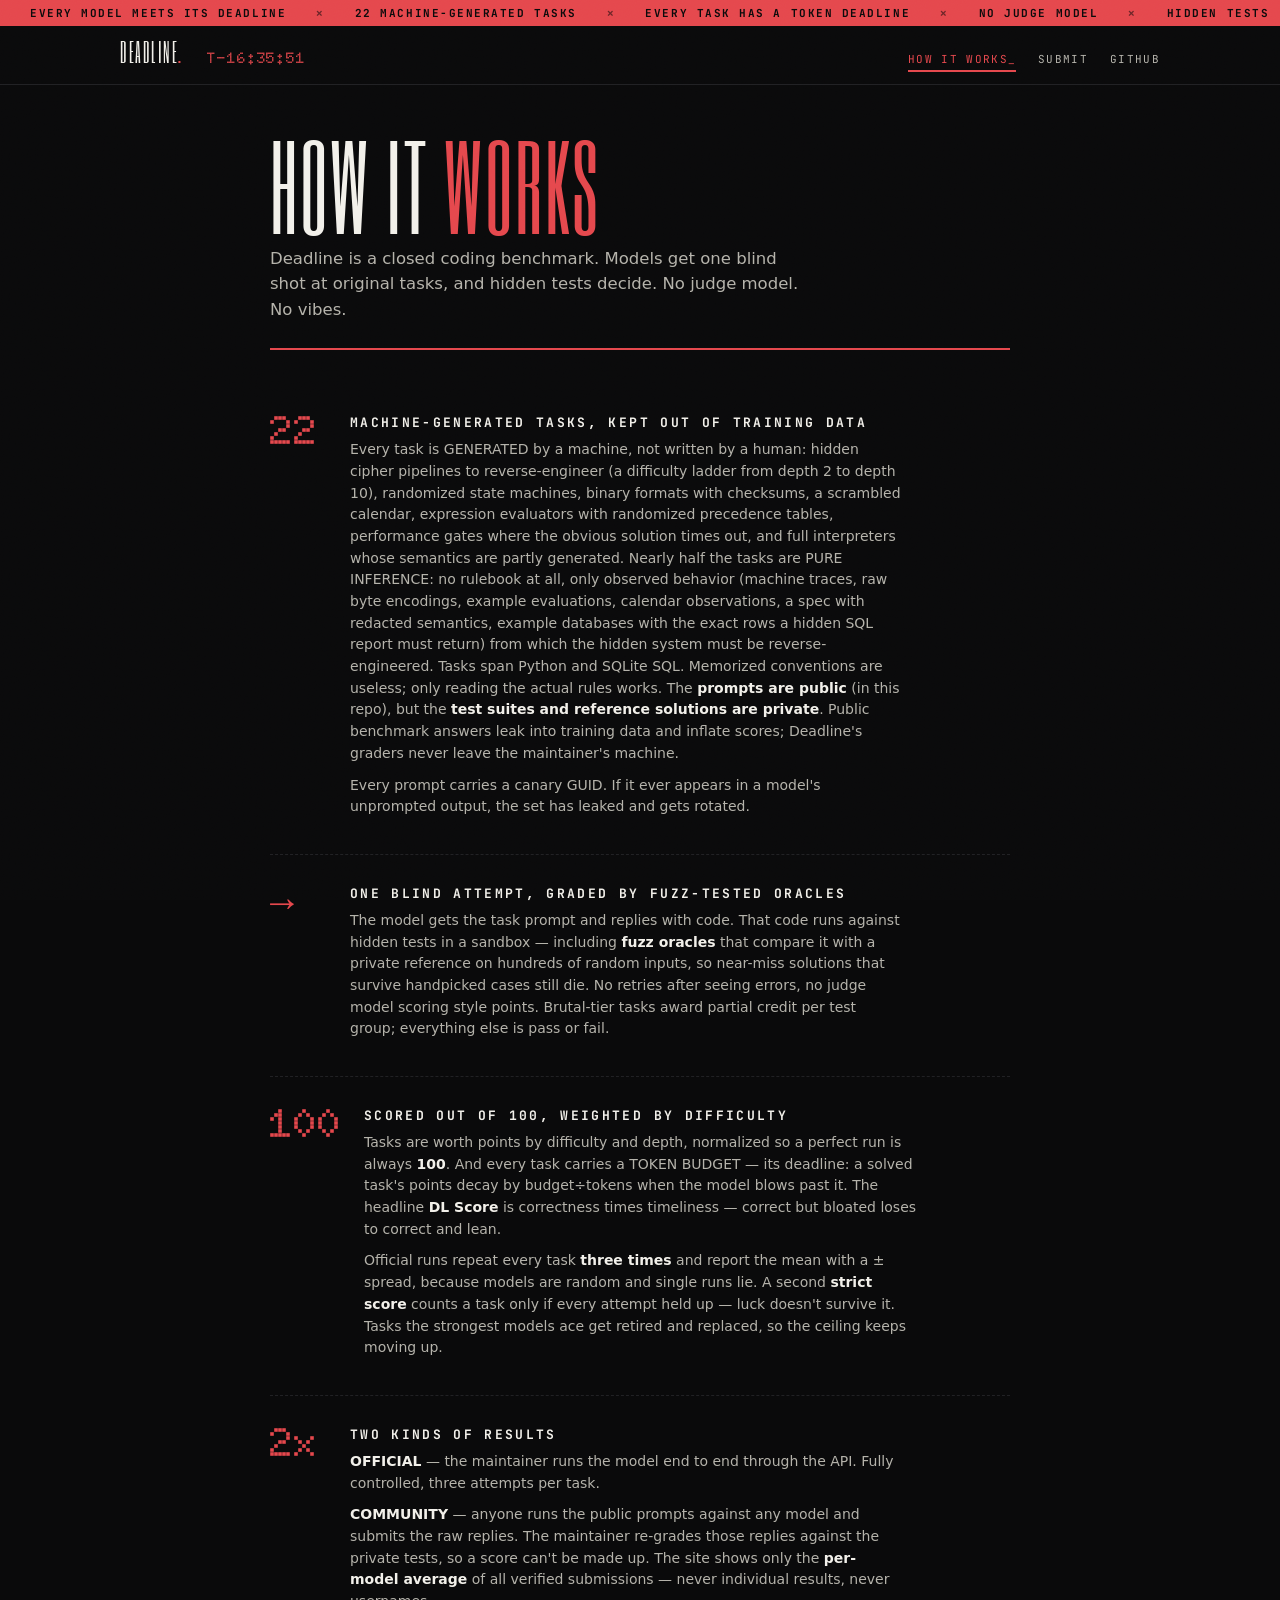
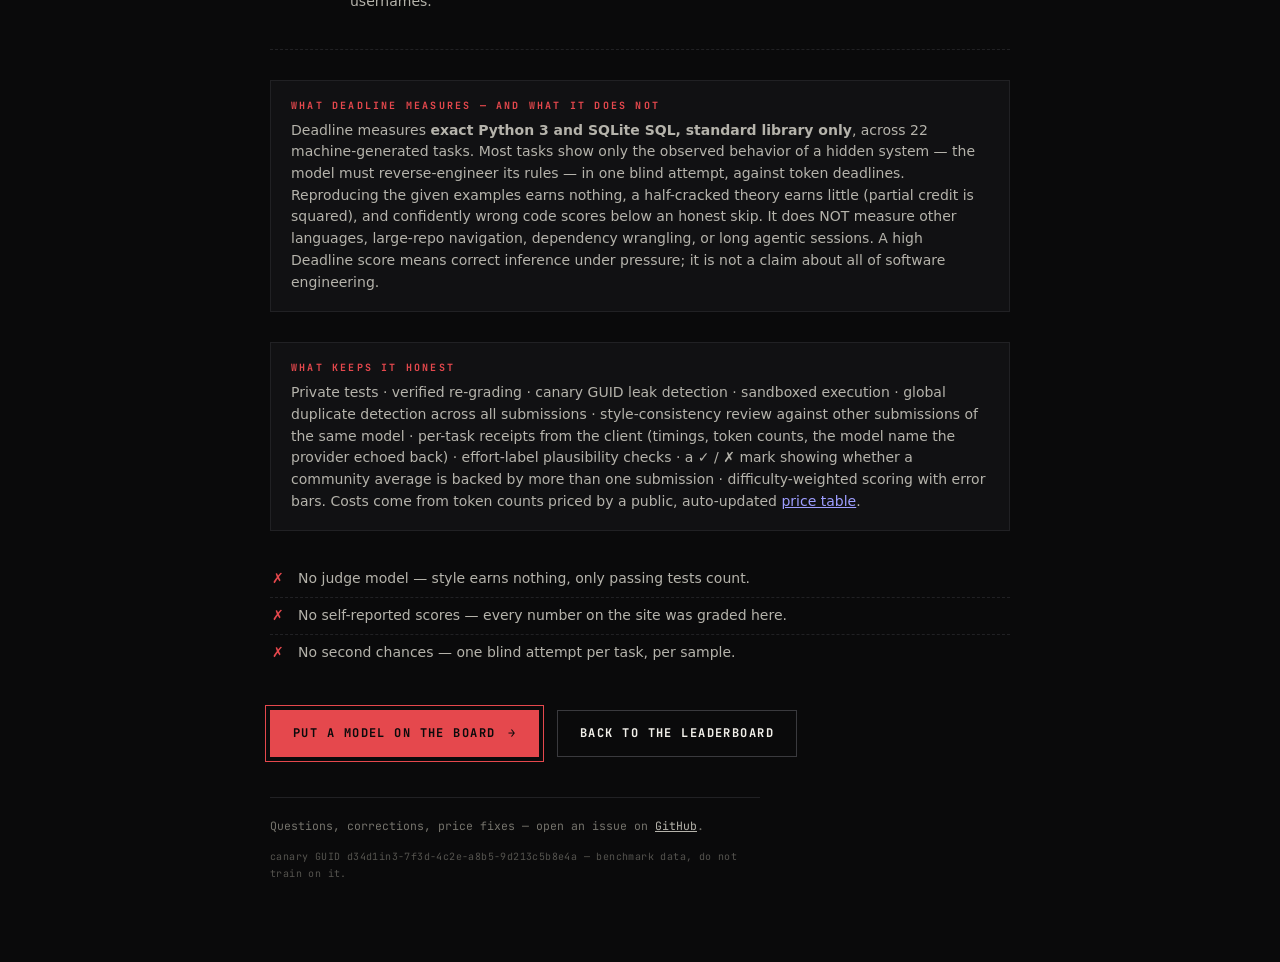
==== how.html @ b7829130 "scope copy: describe v2 generated/inference task set accurately" ====
<!doctype html>
<html lang="en">
<head>
<meta charset="utf-8">
<meta name="viewport" content="width=device-width, initial-scale=1">
<title>How Deadline works</title>
<meta name="description" content="How the Deadline benchmark grades AI models: hidden fuzz-tested oracles, one blind attempt, difficulty-weighted scores out of 100.">
<meta property="og:type" content="website">
<meta property="og:site_name" content="Deadline">
<meta property="og:title" content="How DEADLINE works">
<meta property="og:description" content="Hidden fuzz-tested oracles, one blind attempt, difficulty-weighted scores out of 100. No judge model, no self-reported scores.">
<meta property="og:url" content="https://deadline.nnx.fyi/how.html">
<meta property="og:image" content="https://deadline.nnx.fyi/og.png">
<meta property="og:image:width" content="1200">
<meta property="og:image:height" content="630">
<meta name="twitter:card" content="summary_large_image">
<meta name="theme-color" content="#e5484d">
<link rel="preconnect" href="https://fonts.googleapis.com">
<link rel="preconnect" href="https://fonts.gstatic.com" crossorigin>
<link href="https://fonts.googleapis.com/css2?family=Six+Caps&family=Doto:wght@800;900&family=JetBrains+Mono:wght@400;700&display=swap" rel="stylesheet">
<link rel="stylesheet" href="style.css?v=3">
</head>
<body>
<div class="ticker" aria-hidden="true"><div class="ticker-track" id="ticker-track"></div></div>
<nav><div class="nav-in">
  <a class="brand" href="index.html">DEADLINE<em>.</em></a>
  <span class="nav-clock" id="nav-clock" aria-hidden="true"></span>
  <span class="nav-links">
    <a class="active" href="how.html"><span>How it works</span></a>
    <a href="submit.html"><span>Submit</span></a>
    <a href="https://github.com/violetweather/deadline-site"><span>GitHub</span></a>
  </span>
</div></nav>

<div class="wrap page">
  <h1 class="page-title">How it <em>works</em></h1>
  <p class="page-sub">Deadline is a closed coding benchmark. Models get one blind shot
  at original tasks, and hidden tests decide. No judge model. No vibes.</p>
  <div class="rule"></div>

  <div class="step">
    <div class="step-no">22</div>
    <div>
      <h3>Machine-generated tasks, kept out of training data</h3>
      <p>Every task is GENERATED by a machine, not written by a human: hidden cipher
      pipelines to reverse-engineer (a difficulty ladder from depth 2 to depth 10),
      randomized state machines, binary formats with checksums, a scrambled
      calendar, expression evaluators with randomized precedence tables,
      performance gates where the obvious solution times out, and full
      interpreters whose semantics are partly generated. Nearly half the tasks
      are PURE INFERENCE: no rulebook at all, only observed behavior (machine
      traces, raw byte encodings, example evaluations, calendar observations,
      a spec with redacted semantics, example databases with the exact rows a
      hidden SQL report must return) from which the hidden system must be
      reverse-engineered. Tasks span Python and SQLite SQL. Memorized conventions
      are useless; only reading the actual rules works. The <b>prompts are public</b> (in this repo),
      but the <b>test suites and reference solutions are private</b>. Public
      benchmark answers leak into training data and inflate scores; Deadline's
      graders never leave the maintainer's machine.</p>
      <p>Every prompt carries a canary GUID. If it ever appears in a model's
      unprompted output, the set has leaked and gets rotated.</p>
    </div>
  </div>

  <div class="step">
    <div class="step-no">&#8594;</div>
    <div>
      <h3>One blind attempt, graded by fuzz-tested oracles</h3>
      <p>The model gets the task prompt and replies with code. That code runs
      against hidden tests in a sandbox — including <b>fuzz oracles</b> that
      compare it with a private reference on hundreds of random inputs, so
      near-miss solutions that survive handpicked cases still die. No retries
      after seeing errors, no judge model scoring style points. Brutal-tier
      tasks award partial credit per test group; everything else is pass
      or fail.</p>
    </div>
  </div>

  <div class="step">
    <div class="step-no">100</div>
    <div>
      <h3>Scored out of 100, weighted by difficulty</h3>
      <p>Tasks are worth points by difficulty and depth, normalized so a perfect
      run is always <b>100</b>. And every task carries a TOKEN BUDGET — its
      deadline: a solved task's points decay by budget&divide;tokens when the
      model blows past it. The headline <b>DL Score</b> is correctness times
      timeliness — correct but bloated loses to correct and lean.</p>
      <p>Official runs repeat every task <b>three times</b> and report the mean
      with a ± spread, because models are random and single runs lie. A second
      <b>strict score</b> counts a task only if every attempt held up — luck
      doesn't survive it. Tasks the strongest models ace get retired and
      replaced, so the ceiling keeps moving up.</p>
    </div>
  </div>

  <div class="step">
    <div class="step-no">2&times;</div>
    <div>
      <h3>Two kinds of results</h3>
      <p><b>OFFICIAL</b> — the maintainer runs the model end to end through the
      API. Fully controlled, three attempts per task.</p>
      <p><b>COMMUNITY</b> — anyone runs the public prompts against any model and
      submits the raw replies. The maintainer re-grades those replies against the
      private tests, so a score can't be made up. The site shows only the
      <b>per-model average</b> of all verified submissions — never individual
      results, never usernames.</p>
    </div>
  </div>

  <div class="callout">
    <div class="ch">What Deadline measures — and what it does not</div>
    <p>Deadline measures <b>exact Python 3 and SQLite SQL, standard library
    only</b>, across 22 machine-generated tasks. Most tasks show only the
    observed behavior of a hidden system — the model must reverse-engineer
    its rules — in one blind attempt, against token deadlines. Reproducing
    the given examples earns nothing, a half-cracked theory earns little
    (partial credit is squared), and confidently wrong code scores below an
    honest skip. It does NOT measure other languages, large-repo navigation,
    dependency wrangling, or long agentic sessions. A high Deadline score
    means correct inference under pressure; it is not a claim about all of
    software engineering.</p>
  </div>

  <div class="callout">
    <div class="ch">What keeps it honest</div>
    <p>Private tests · verified re-grading · canary GUID leak detection ·
    sandboxed execution · global duplicate detection across all submissions ·
    style-consistency review against other submissions of the same model ·
    per-task receipts from the client (timings, token counts, the model name the
    provider echoed back) · effort-label plausibility checks · a &#10003; / &#10007; mark
    showing whether a community average is backed by more than one submission ·
    difficulty-weighted scoring with error bars.
    Costs come from token counts priced by a public, auto-updated
    <a href="https://github.com/violetweather/deadline-site/blob/main/prices.json">price table</a>.</p>
  </div>

  <ul class="rules">
    <li>No judge model — style earns nothing, only passing tests count.</li>
    <li>No self-reported scores — every number on the site was graded here.</li>
    <li>No second chances — one blind attempt per task, per sample.</li>
  </ul>

  <div class="bigcta btns">
    <a class="btn primary" href="submit.html">Put a model on the board</a>
    <a class="btn" href="index.html">Back to the leaderboard</a>
  </div>

  <footer>
    Questions, corrections, price fixes — open an issue on
    <a href="https://github.com/violetweather/deadline-site">GitHub</a>.
    <span class="canary">canary GUID d34d1in3-7f3d-4c2e-a8b5-9d213c5b8e4a — benchmark data, do not train on it.</span>
  </footer>
</div>
<script src="site.js?v=3"></script>
</body>
</html>
---- style.css ----
:root {
  color-scheme: dark;
  --bg: #0a0a0b;
  --surface: #111113;
  --raised: #17171a;
  --ink: #f2f0ea;
  --ink-2: #b5b3ab;
  --muted: #75736c;
  --grid: #212124;
  --axis: #3a3a3e;
  --border: rgba(242,240,234,0.10);
  --track: #1e1e21;
  --red: #e5484d;
  --red-deep: #a12227;
  --c-google: #4d94ee;
  --c-anthropic: #e8703f;
  --c-openai: #2fb98a;
  --c-other: #9d93ee;
  --disp: "Six Caps", "Arial Narrow", sans-serif;
  --doto: "Doto", ui-monospace, monospace;
  --mono: "JetBrains Mono", ui-monospace, Consolas, monospace;
}
* { box-sizing: border-box; }
::selection { background: var(--red); color: #0a0a0b; }
body {
  margin: 0; background: var(--bg); color: var(--ink);
  font: 14px/1.55 system-ui, -apple-system, "Segoe UI", sans-serif;
  overflow-x: hidden;
}
body::after {
  content: ""; position: fixed; inset: 0; pointer-events: none; z-index: 90;
  opacity: 0.05; mix-blend-mode: overlay;
  background-image: url("data:image/svg+xml,%3Csvg xmlns='http://www.w3.org/2000/svg' width='140' height='140'%3E%3Cfilter id='n'%3E%3CfeTurbulence type='fractalNoise' baseFrequency='0.85' numOctaves='2'/%3E%3C/filter%3E%3Crect width='140' height='140' filter='url(%23n)'/%3E%3C/svg%3E");
}
.mono { font-family: var(--mono); }
a:focus-visible, button:focus-visible, select:focus-visible { outline: 2px solid var(--red); outline-offset: 2px; }

/* ---- marquee ticker ---- */
.ticker { overflow: hidden; background: var(--red); }
.ticker-track { display: flex; width: max-content; animation: tickscroll 30s linear infinite; }
.ticker-track span {
  padding: 6px 0 6px 30px; white-space: nowrap;
  font: 700 11px var(--mono); letter-spacing: 0.14em; color: #0a0a0b;
  text-transform: uppercase;
}
.ticker-track span::after { content: "\2715"; margin-left: 30px; opacity: 0.55; }
@keyframes tickscroll { to { transform: translateX(-50%); } }

/* ---- nav ---- */
nav {
  position: sticky; top: 0; z-index: 50; background: var(--bg);
  border-bottom: 1px solid var(--grid);
}
.nav-in {
  max-width: 1080px; margin: 0 auto; padding: 12px 20px;
  display: flex; align-items: baseline; gap: 10px;
}
.nav-in .brand {
  font-family: var(--disp); font-size: 26px; letter-spacing: 0.06em;
  color: var(--ink); text-decoration: none; line-height: 1;
}
.nav-in .brand em { color: var(--red); font-style: normal; }
.nav-clock { font-family: var(--doto); font-weight: 900; font-size: 15px; color: var(--red); margin-left: 14px; letter-spacing: 0.06em; }
.nav-links { margin-left: auto; display: flex; gap: 22px; }
.nav-links a {
  position: relative; padding-bottom: 4px;
  color: var(--ink-2); text-decoration: none; font-size: 11px;
  font-family: var(--mono); text-transform: uppercase; letter-spacing: 0.12em;
  white-space: nowrap;
}
.nav-links a::after {
  content: ""; position: absolute; left: 0; bottom: 0; width: 100%; height: 2px;
  background: var(--red); transform: scaleX(0); transform-origin: left center;
  transition: transform 0.28s cubic-bezier(0.16, 1, 0.3, 1);
}
.nav-links a:hover { color: var(--ink); }
.nav-links a:hover::after { transform: scaleX(1); }
.nav-links a.active { color: var(--red); }
.nav-links a.active::after { transform: scaleX(1); }
.nav-links a.active span::after {
  content: "_"; animation: cursorblink 1.1s steps(1) infinite;
}
@keyframes cursorblink { 50% { opacity: 0; } }

.wrap { max-width: 1080px; margin: 0 auto; padding: 0 20px 80px; }

/* ---- hero (index) ---- */
.hero { padding-top: 40px; }
.wordmark { position: relative; margin: 0 -4px; }
.wordmark svg { display: block; width: 100%; height: clamp(96px, 19vw, 200px); }
.wordmark text {
  font-family: var(--disp); font-size: 168px;
  fill: var(--ink); letter-spacing: 2px;
}
.wordmark .lm { fill: var(--red); }
.strike {
  position: absolute; left: -20px; right: -20px; top: 55%; height: 3px;
  background: var(--red); transform-origin: left center;
  animation: strike-in 0.9s cubic-bezier(0.16, 1, 0.3, 1) 0.15s both;
}
@keyframes strike-in { from { transform: scaleX(0); } }

.hero-row { display: flex; gap: 36px; align-items: flex-start; flex-wrap: wrap; margin-top: 26px; }
.hero .sub { color: var(--ink-2); font-size: 16.5px; max-width: 44ch; margin: 4px 0 0; text-wrap: pretty; }
.hero .sub b { color: var(--ink); }

.flapclock { margin-left: auto; }
.fc-label { font: 700 10px var(--mono); letter-spacing: 0.22em; color: var(--muted); text-transform: uppercase; margin-bottom: 8px; text-align: right; }
.fc-cells { display: flex; gap: 5px; align-items: center; }
.fc-cells .cell {
  position: relative; width: 46px; height: 58px; background: var(--raised);
  border: 1px solid var(--border); border-radius: 5px;
  display: flex; align-items: center; justify-content: center;
  font-family: var(--doto); font-weight: 900; font-size: 34px; color: var(--red);
  font-variant-numeric: tabular-nums;
}
.fc-cells .cell::after {
  content: ""; position: absolute; left: 0; right: 0; top: 50%; height: 1px;
  background: rgba(0,0,0,0.55);
}
.fc-cells .cell::before {
  content: ""; position: absolute; inset: 0 0 50% 0;
  background: rgba(255,255,255,0.04); border-radius: 4px 4px 0 0;
}
.fc-cells .sep { font-family: var(--doto); font-weight: 900; font-size: 26px; color: var(--muted); }

/* ---- buttons ---- */
.btns { display: flex; gap: 18px; flex-wrap: wrap; margin-top: 30px; align-items: stretch; }
.btn {
  display: inline-flex; align-items: center; padding: 13px 22px;
  border: 1px solid var(--axis); background: transparent;
  color: var(--ink); text-decoration: none;
  font-family: var(--mono); font-size: 12px; font-weight: 700;
  text-transform: uppercase; letter-spacing: 0.12em;
  transition: border-color 0.15s, color 0.15s, outline-offset 0.18s ease-out;
}
.btn:hover { border-color: var(--ink); }
.btn.primary {
  background: var(--red); border-color: var(--red); color: #0a0a0b;
  outline: 1px solid var(--red); outline-offset: 4px;
}
.btn.primary::after { content: "\2192"; margin-left: 12px; font-weight: 400; }
.btn.primary:hover { outline-offset: 2px; }
.btn.primary:active { outline-offset: 0px; }
.fineprint {
  position: relative; margin: 24px 0 0; padding-top: 12px;
  border-top: 1px dashed var(--axis);
  font: 700 9.5px var(--mono); letter-spacing: 0.26em;
  text-transform: uppercase; color: var(--muted);
}
.fineprint::before {
  content: "\2702"; position: absolute; top: -9px; left: 0;
  background: var(--bg); padding-right: 10px;
  color: var(--muted); font-size: 13px; letter-spacing: 0;
}
.fineprint em { font-style: normal; color: var(--red); }

/* ---- day ruler ---- */
.dayline { margin-top: 46px; position: relative; }
.dl-head {
  display: flex; justify-content: space-between; align-items: baseline;
  margin-bottom: 8px;
}
.dl-title {
  font: 700 10px var(--mono); letter-spacing: 0.22em;
  text-transform: uppercase; color: var(--muted);
}
.dl-left { font: 900 13px var(--doto); color: var(--red); letter-spacing: 0.06em; }
.dl-strip {
  position: relative; height: 26px; background: var(--raised);
  border: 1px solid var(--grid);
  background-image: repeating-linear-gradient(90deg,
    var(--grid) 0, var(--grid) 1px, transparent 1px, transparent calc(100% / 24));
}
.dl-strip::after {
  content: ""; position: absolute; inset: 0; pointer-events: none;
  background: repeating-linear-gradient(90deg,
    var(--axis) 0, var(--axis) 1px, transparent 1px, transparent 25%);
}
.dl-fill {
  position: absolute; left: 0; top: 0; bottom: 0;
  background: repeating-linear-gradient(45deg,
    var(--red) 0 7px, var(--red-deep) 7px 14px);
  opacity: 0.9;
}
.dl-now { position: absolute; top: -8px; bottom: -8px; width: 2px; background: var(--red); z-index: 1; }
.dl-now i {
  position: absolute; top: -17px; left: 50%; transform: translateX(-50%);
  font-style: normal; font: 900 14px var(--doto); letter-spacing: 0.04em;
  color: var(--red); white-space: nowrap;
}
.dl-flag {
  position: absolute; right: 5px; top: 50%; transform: translateY(-50%) rotate(-2deg);
  padding: 1px 6px; border: 1px solid var(--red); color: var(--red);
  background: var(--raised); z-index: 1;
  font: 700 8px var(--mono); letter-spacing: 0.22em; text-transform: uppercase;
}
.dl-labels { position: relative; height: 16px; margin-top: 12px; font: 10px var(--mono); color: var(--muted); }
.dl-labels b { position: absolute; transform: translateX(-50%); font-weight: 400; }

.statline {
  margin-top: 30px; padding: 16px 0;
  border-top: 1px solid var(--grid); border-bottom: 1px solid var(--grid);
  display: flex; flex-wrap: wrap; gap: 14px 0;
}
.statline .stat {
  display: flex; flex-direction: column; gap: 6px;
  padding: 0 30px; border-right: 1px dashed var(--grid);
}
.statline .stat:first-child { padding-left: 0; }
.statline .stat:last-child { border-right: 0; }
.statline .sl {
  font: 700 9px var(--mono); letter-spacing: 0.22em;
  text-transform: uppercase; color: var(--muted);
}
.statline .sv {
  font: 900 27px var(--doto); color: var(--ink); line-height: 1;
}

h2.section {
  font-family: var(--disp); font-weight: 400; text-transform: uppercase;
  font-size: 54px; line-height: 1; letter-spacing: 0.03em; margin: 52px 0 4px;
  display: flex; align-items: baseline; gap: 16px;
}
h2.section::before { content: ""; width: 16px; height: 16px; background: var(--red); align-self: center; }
.meta-line { color: var(--muted); font-size: 11px; font-family: var(--mono); letter-spacing: 0.06em; margin: 6px 0 20px; }

/* ---- chips ---- */
.chips { display: flex; gap: 8px; flex-wrap: wrap; align-items: center; margin-bottom: 16px; }
.chip {
  padding: 6px 13px; border: 1px solid var(--border); background: transparent;
  color: var(--ink-2); font-family: var(--mono); font-size: 11px;
  font-weight: 700; text-transform: uppercase; letter-spacing: 0.08em;
  cursor: pointer;
}
.chip:hover { color: var(--ink); border-color: var(--ink-2); }
.chip.on { background: var(--red); color: #0a0a0b; border-color: var(--red); }
.chips .gap { width: 12px; }
.chips select {
  padding: 6px 10px; border: 1px solid var(--border); background: var(--surface);
  color: var(--ink); font-family: var(--mono); font-size: 11px;
  text-transform: uppercase; letter-spacing: 0.08em;
}
.legend { margin-left: auto; display: flex; gap: 14px; font-size: 11px; font-family: var(--mono); color: var(--ink-2); flex-wrap: wrap; }
.legend .dot { display: inline-block; width: 9px; height: 9px; border-radius: 50%; margin-right: 5px; vertical-align: -1px; }

.panel { background: var(--surface); border: 1px solid var(--grid); margin-bottom: 22px; }
.panel-head {
  display: flex; align-items: center; gap: 10px;
  padding: 10px 16px; border-bottom: 1px solid var(--grid);
  font: 700 10px var(--mono); letter-spacing: 0.22em;
  text-transform: uppercase; color: var(--muted);
}
.panel-head .live { color: var(--red); animation: blink 2s steps(1) infinite; }
@keyframes blink { 50% { opacity: 0.25; } }
.panel-body { padding: 16px; }
.chart-scroll { overflow-x: auto; }
svg.chart { display: block; }
svg.chart text { font: 11px system-ui, -apple-system, "Segoe UI", sans-serif; }
svg.chart .tag { font: 700 9px var(--mono); letter-spacing: 0.1em; }
svg.chart .mlabel { font-weight: 600; }
svg.chart .axis-mono { font: 10px var(--mono); }
svg.chart .axis-doto { font: 800 14px var(--doto); }
svg.chart .pt .drop {
  stroke: var(--red); stroke-width: 1; stroke-dasharray: 3 4;
  opacity: 0; transition: opacity 0.12s;
}
svg.chart .pt:hover .drop { opacity: 0.8; }
.empty {
  color: var(--muted); padding: 60px 0; text-align: center;
  font: 700 12px var(--mono); letter-spacing: 0.18em; text-transform: uppercase;
}

/* ---- manifest table ---- */
table { width: 100%; border-collapse: collapse; font-size: 13px; min-width: 900px; }
th, td { text-align: left; padding: 12px 12px; border-bottom: 1px dashed var(--grid); }
tr:last-child td { border-bottom: 0; }
th {
  color: var(--muted); font-family: var(--mono); font-weight: 400;
  font-size: 10px; letter-spacing: 0.18em; text-transform: uppercase;
  border-bottom: 1px solid var(--axis);
}
td.num, th.num { text-align: right; font-variant-numeric: tabular-nums; }
td.num { font-family: var(--mono); font-size: 12.5px; }
tbody tr:hover td { background: rgba(242,240,234,0.02); }
tbody tr:first-child td { background: rgba(229,72,77,0.05); }
.rank {
  font-family: var(--doto); font-weight: 900; color: var(--muted);
  font-size: 16px; width: 34px;
}
tr:first-child .rank { color: var(--red); }
.mname { font-weight: 600; white-space: nowrap; }
.mname .pdot { display: inline-block; width: 9px; height: 9px; border-radius: 50%; margin-right: 9px; }
.eff { color: var(--muted); font-family: var(--mono); font-size: 10.5px; margin-left: 7px; letter-spacing: 0.06em; }
.scorebar .track {
  background: var(--track); width: 180px; height: 12px; position: relative; overflow: hidden;
  background-image: repeating-linear-gradient(45deg,
    transparent 0 6px, rgba(255,255,255,0.035) 6px 12px);
}
.scorebar .fill { height: 100%; position: relative; }
.score-v { font-family: var(--doto); font-weight: 900; font-size: 19px; }
.err { font-family: var(--mono); color: var(--muted); font-size: 10.5px; margin-left: 4px; }
.stamp {
  display: inline-block; padding: 3px 10px; font-family: var(--mono);
  font-size: 10px; font-weight: 700; letter-spacing: 0.18em;
  text-transform: uppercase;
}
.stamp.official {
  color: var(--red); border: 2px solid var(--red); border-radius: 3px;
  outline: 1px solid var(--red); outline-offset: 2px;
  transform: rotate(-4deg);
  mask-image: url("data:image/svg+xml,%3Csvg xmlns='http://www.w3.org/2000/svg' width='90' height='40'%3E%3Cfilter id='w'%3E%3CfeTurbulence type='fractalNoise' baseFrequency='0.45' numOctaves='3'/%3E%3CfeColorMatrix values='0 0 0 0 1 0 0 0 0 1 0 0 0 0 1 0.9 0.9 0.9 0 -0.35'/%3E%3C/filter%3E%3Crect width='90' height='40' filter='url(%23w)'/%3E%3C/svg%3E");
  mask-size: 90px 40px;
}
.stamp.community { color: var(--ink-2); border: 1px dashed var(--axis); letter-spacing: 0.12em; }
.stamp.community b { color: var(--ink); font-family: var(--doto); font-weight: 900; font-size: 12px; margin-left: 4px; }
.vmark {
  display: inline-block; width: 19px; height: 19px; line-height: 18px;
  text-align: center; margin-left: 9px; vertical-align: -3px;
  font: 700 11px var(--mono); border-radius: 2px;
}
.vmark.ok { color: var(--ink); border: 1.5px solid var(--axis); }
.vmark.no { color: var(--red); border: 1.5px dashed var(--red); transform: rotate(-6deg); }

#tooltip {
  position: fixed; pointer-events: none; z-index: 100; display: none;
  background: var(--ink); color: var(--bg); padding: 7px 11px;
  font-size: 12px; max-width: 280px;
}
footer {
  color: var(--muted); font-size: 11.5px; margin-top: 40px; max-width: 70ch;
  border-top: 1px solid var(--grid); padding-top: 18px;
  font-family: var(--mono); line-height: 1.7;
}
footer a { color: var(--ink-2); }
footer b { color: var(--ink-2); }
footer .canary { display: block; margin-top: 12px; font-size: 10px; letter-spacing: 0.04em; opacity: 0.7; }
.visually-hidden { position: absolute; width: 1px; height: 1px; overflow: hidden; clip: rect(0 0 0 0); }

/* ---- content pages (how / submit) ---- */
.page { max-width: 780px; padding-top: 8px; }
.page-title {
  font-family: var(--disp); font-weight: 400; text-transform: uppercase;
  font-size: clamp(56px, 11vw, 110px); line-height: 0.95; margin: 40px 0 8px;
  letter-spacing: 0.02em;
}
.page-title em { color: var(--red); font-style: normal; }
.page-sub { color: var(--ink-2); font-size: 16.5px; max-width: 52ch; margin: 0 0 8px; text-wrap: pretty; }
.rule { height: 2px; background: var(--red); margin: 26px 0 34px; }

.step { display: flex; gap: 22px; padding: 26px 0; border-bottom: 1px dashed var(--grid); }
.step:last-of-type { border-bottom: 0; }
.step-no {
  flex: 0 0 auto; font-family: var(--doto); font-weight: 900;
  font-size: 40px; color: var(--red); line-height: 1; min-width: 58px;
}
.step h3 {
  margin: 4px 0 8px; font: 700 13px var(--mono);
  letter-spacing: 0.18em; text-transform: uppercase;
}
.step p { margin: 0 0 10px; color: var(--ink-2); max-width: 62ch; }
.step p b, .step li b { color: var(--ink); }

pre.cmd {
  background: var(--raised); border: 1px solid var(--grid);
  padding: 12px 16px; margin: 10px 0; overflow-x: auto;
  font: 12.5px/1.7 var(--mono); color: var(--ink);
}
pre.cmd i { font-style: normal; color: var(--red); user-select: none; }
code.k {
  font-family: var(--mono); font-size: 12px; background: var(--raised);
  border: 1px solid var(--grid); padding: 1px 6px; color: var(--ink);
}

ul.rules { list-style: none; padding: 0; margin: 8px 0; }
ul.rules li { padding: 7px 0 7px 28px; position: relative; color: var(--ink-2); border-bottom: 1px dashed var(--grid); }
ul.rules li:last-child { border-bottom: 0; }
ul.rules li::before {
  content: "\2717"; position: absolute; left: 2px; color: var(--red); font-weight: 700;
}
ul.rules.yes li::before { content: "\2713"; }

.callout {
  border: 1px solid var(--grid); background: var(--surface);
  padding: 18px 20px; margin: 30px 0;
}
.callout .ch {
  font: 700 10px var(--mono); letter-spacing: 0.22em; text-transform: uppercase;
  color: var(--red); margin-bottom: 8px;
}
.callout p { margin: 0; color: var(--ink-2); }

.bigcta { margin: 40px 0 10px; }

@media (max-width: 700px) {
  .flapclock { margin-left: 0; }
  .fc-label { text-align: left; }
  .legend { margin-left: 0; }
  .nav-clock { display: none; }
}
@media (prefers-reduced-motion: reduce) {
  .ticker-track { animation: none; }
  .strike { animation: none; }
  .panel-head .live { animation: none; }
  .nav-links a.active span::after { animation: none; }
  .nav-links a::after { transition: none; }
  .btn { transition: none; }
}
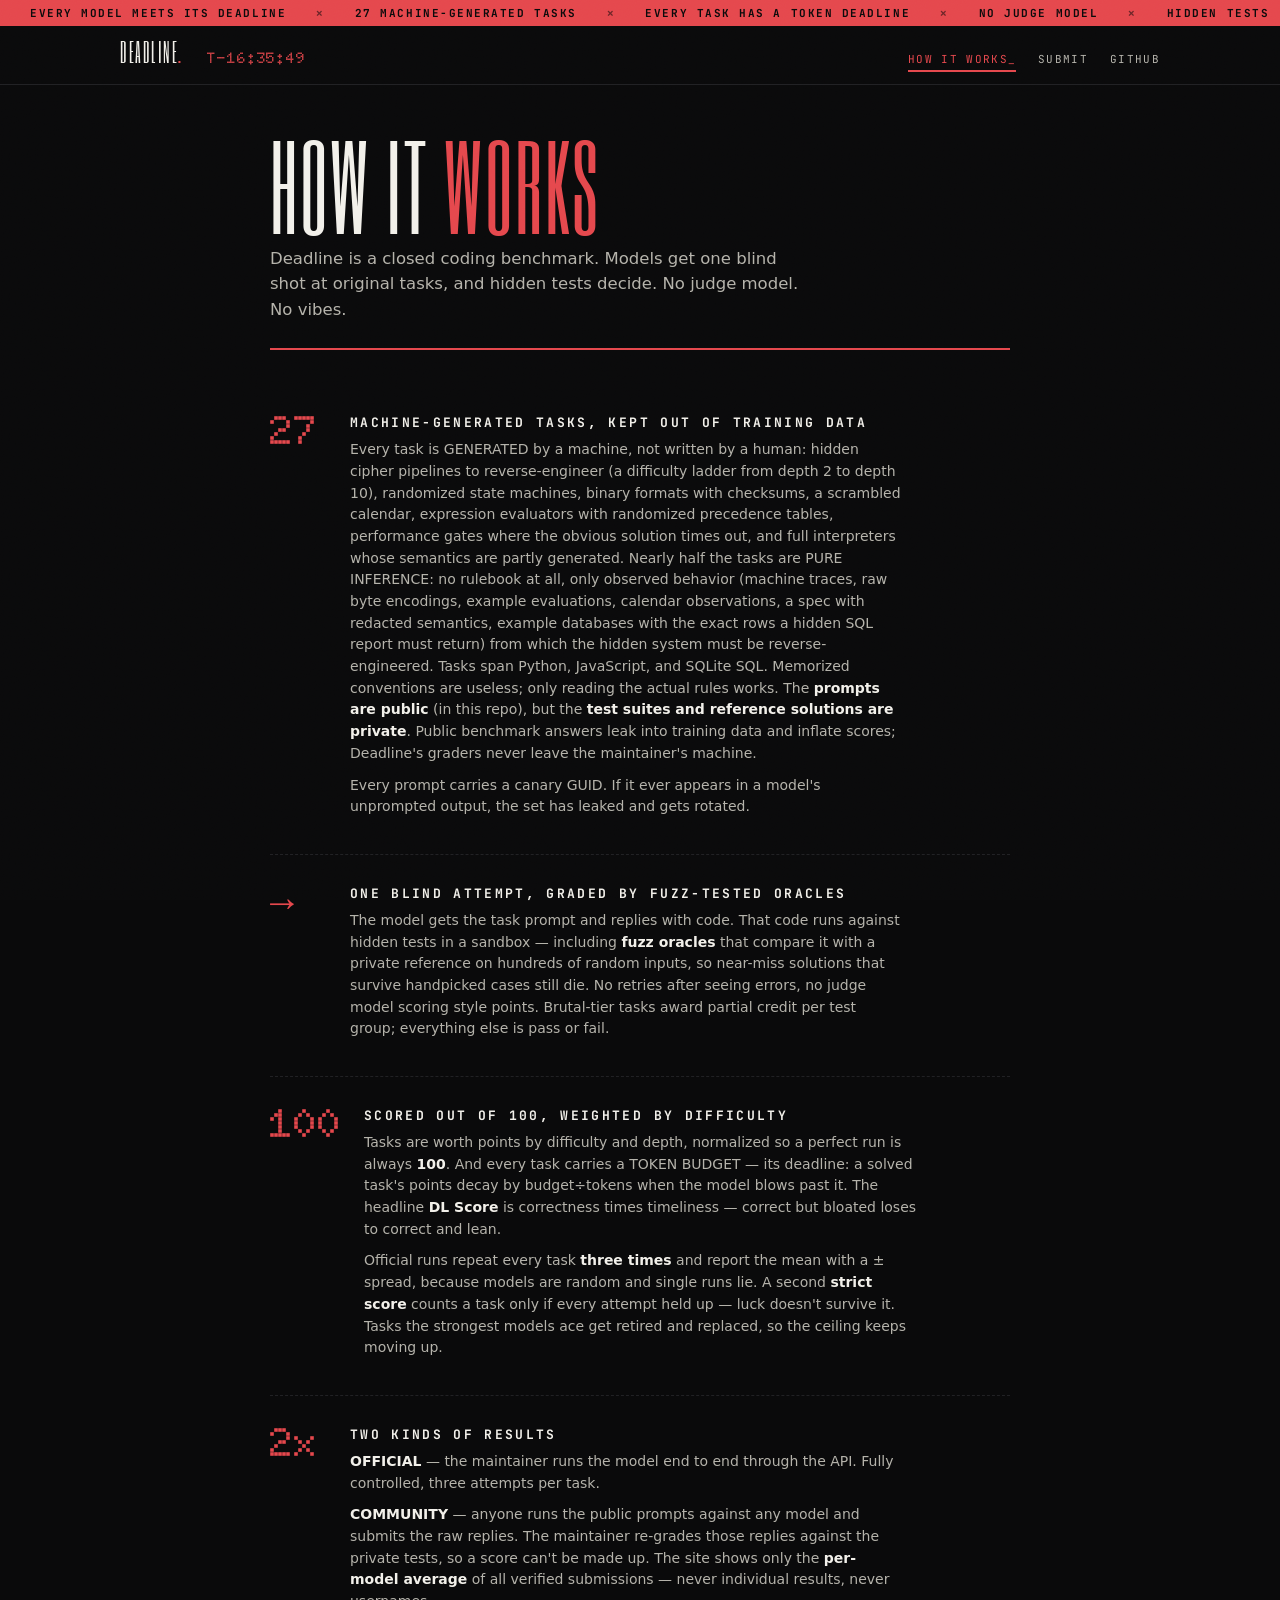
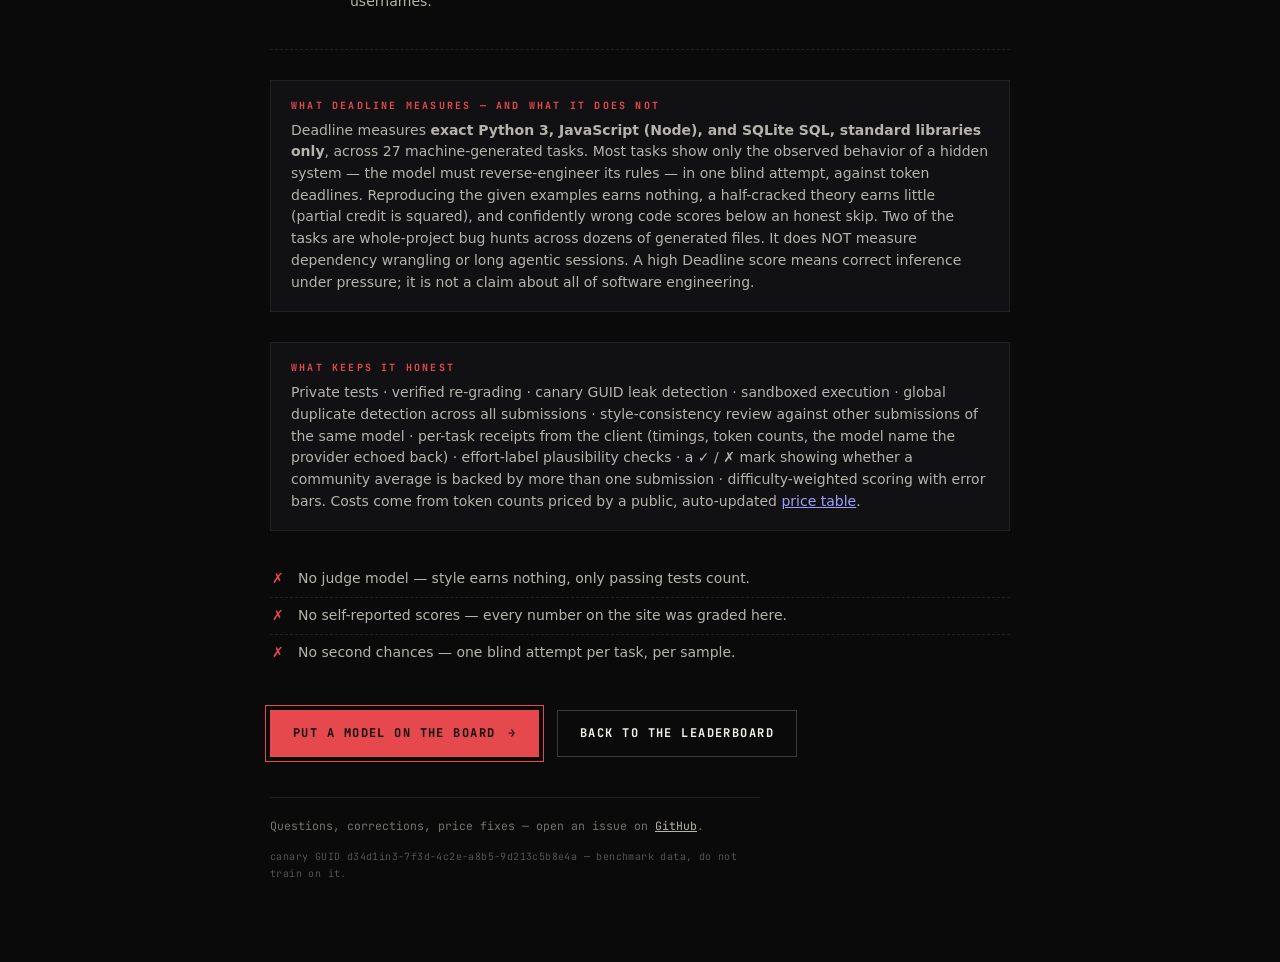
==== commit d3940d83: "v2.4: 27 tasks (JS tier + repo bug hunts), official Opus 5 medium 78.8, updated scope and embed" ====
--- a/how.html
+++ b/how.html
@@ -39,7 +39,7 @@
   <div class="rule"></div>
 
   <div class="step">
-    <div class="step-no">22</div>
+    <div class="step-no">27</div>
     <div>
       <h3>Machine-generated tasks, kept out of training data</h3>
       <p>Every task is GENERATED by a machine, not written by a human: hidden cipher
@@ -52,7 +52,7 @@
       traces, raw byte encodings, example evaluations, calendar observations,
       a spec with redacted semantics, example databases with the exact rows a
       hidden SQL report must return) from which the hidden system must be
-      reverse-engineered. Tasks span Python and SQLite SQL. Memorized conventions
+      reverse-engineered. Tasks span Python, JavaScript, and SQLite SQL. Memorized conventions
       are useless; only reading the actual rules works. The <b>prompts are public</b> (in this repo),
       but the <b>test suites and reference solutions are private</b>. Public
       benchmark answers leak into training data and inflate scores; Deadline's
@@ -109,14 +109,15 @@
 
   <div class="callout">
     <div class="ch">What Deadline measures — and what it does not</div>
-    <p>Deadline measures <b>exact Python 3 and SQLite SQL, standard library
-    only</b>, across 22 machine-generated tasks. Most tasks show only the
+    <p>Deadline measures <b>exact Python 3, JavaScript (Node), and
+    SQLite SQL, standard libraries only</b>, across 27 machine-generated tasks. Most tasks show only the
     observed behavior of a hidden system — the model must reverse-engineer
     its rules — in one blind attempt, against token deadlines. Reproducing
     the given examples earns nothing, a half-cracked theory earns little
     (partial credit is squared), and confidently wrong code scores below an
-    honest skip. It does NOT measure other languages, large-repo navigation,
-    dependency wrangling, or long agentic sessions. A high Deadline score
+    honest skip. Two of the tasks are whole-project bug hunts across dozens of
+    generated files. It does NOT measure dependency wrangling or long
+    agentic sessions. A high Deadline score
     means correct inference under pressure; it is not a claim about all of
     software engineering.</p>
   </div>
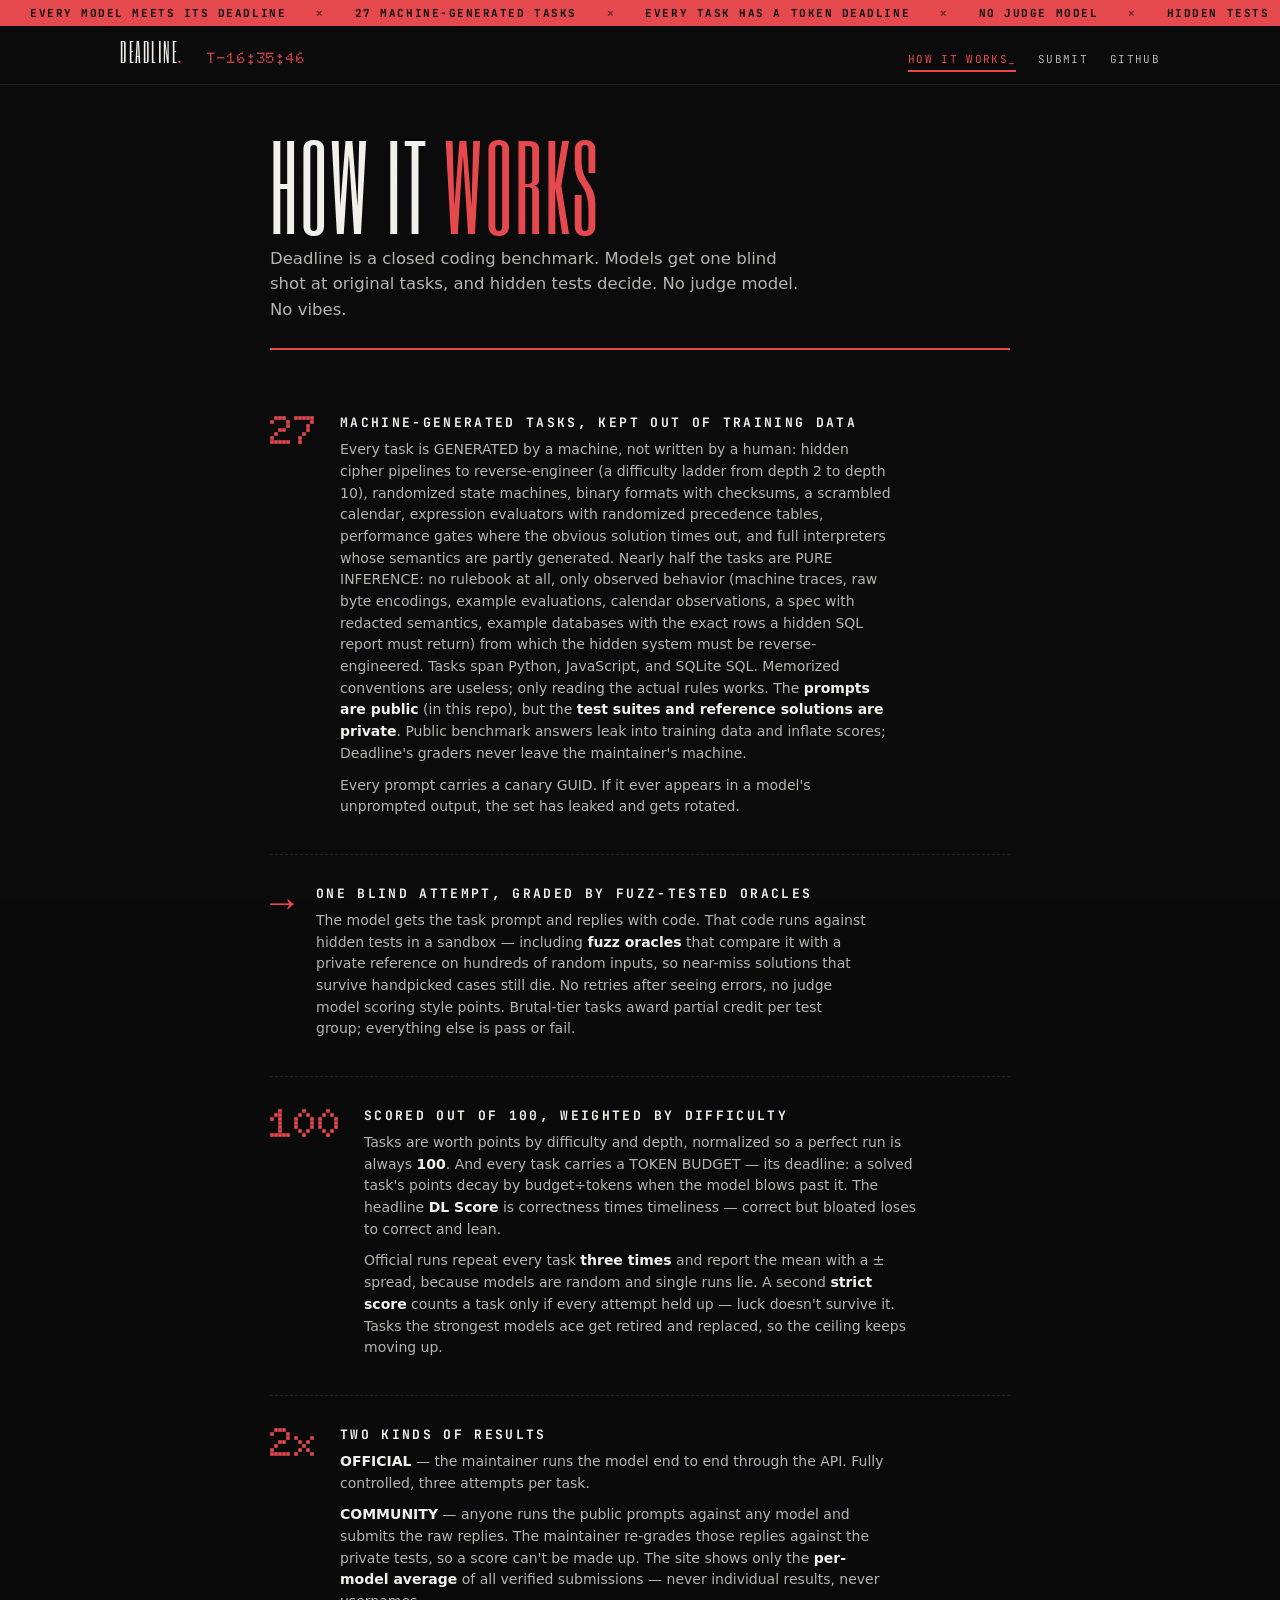
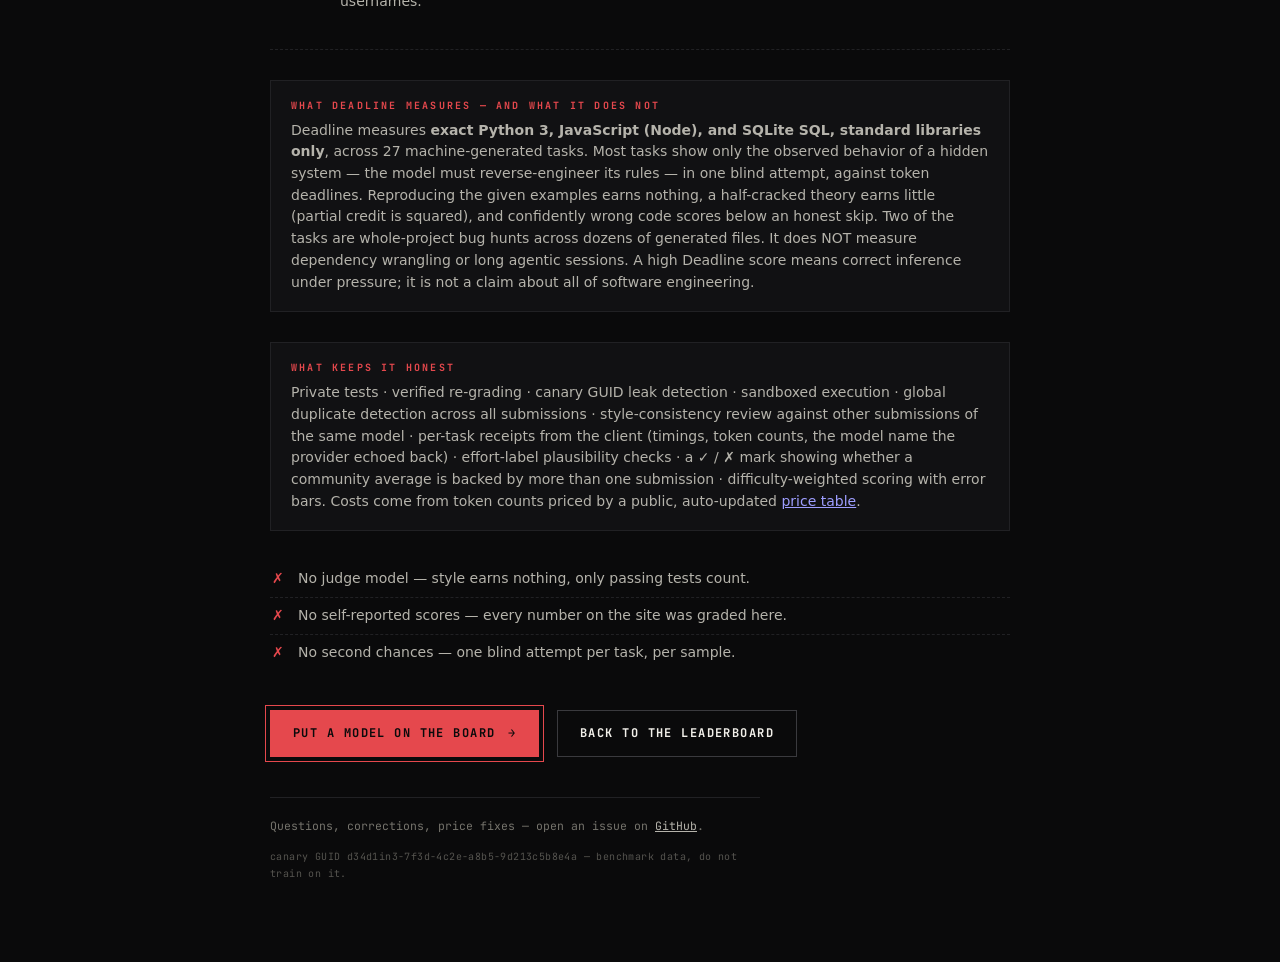
==== commit 9710fc1e: "mobile: stop sideways page scroll (flex/grid min-width blowout); code blocks scroll internally" ====
--- a/how.html
+++ b/how.html
@@ -18,7 +18,7 @@
 <link rel="preconnect" href="https://fonts.googleapis.com">
 <link rel="preconnect" href="https://fonts.gstatic.com" crossorigin>
 <link href="https://fonts.googleapis.com/css2?family=Six+Caps&family=Doto:wght@800;900&family=JetBrains+Mono:wght@400;700&display=swap" rel="stylesheet">
-<link rel="stylesheet" href="style.css?v=3">
+<link rel="stylesheet" href="style.css?v=4">
 </head>
 <body>
 <div class="ticker" aria-hidden="true"><div class="ticker-track" id="ticker-track"></div></div>
--- a/style.css
+++ b/style.css
@@ -361,6 +361,8 @@
 .step p { margin: 0 0 10px; color: var(--ink-2); max-width: 62ch; }
 .step p b, .step li b { color: var(--ink); }
 
+.step > div { min-width: 0; }
+.step { min-width: 0; }
 pre.cmd {
   background: var(--raised); border: 1px solid var(--grid);
   padding: 12px 16px; margin: 10px 0; overflow-x: auto;
@@ -406,3 +408,26 @@
   .nav-links a::after { transition: none; }
   .btn { transition: none; }
 }
+
+/* --- clickable official run breakdown --- */
+tr.click-row { cursor: pointer; }
+tr.click-row:hover td { background: rgba(229, 72, 77, 0.05); }
+tr.click-row .chev { display: inline-block; color: var(--red); margin-right: 6px; transition: transform 0.15s ease; }
+tr.click-row.open .chev { transform: rotate(90deg); }
+.detail-tr > td { padding: 0 10px 16px; }
+.task-detail { border: 1px solid var(--line); border-left: 3px solid var(--red); background: rgba(0, 0, 0, 0.25); padding: 12px 14px; }
+.td-comm { font-family: var(--mono); font-size: 12px; line-height: 1.7; color: var(--ink); margin: 0 0 12px; padding-bottom: 10px; border-bottom: 1px dashed var(--line); }
+.td-row { display: grid; grid-template-columns: 190px 82px 56px 84px 1fr; gap: 10px; align-items: baseline; padding: 3px 0; font-family: var(--mono); font-size: 11px; }
+.td-row:nth-child(odd) { background: rgba(255, 255, 255, 0.015); }
+.td-name { color: var(--ink); }
+.td-diff { text-transform: uppercase; letter-spacing: 1px; font-size: 9px; color: var(--muted); }
+.td-diff.brutal, .td-diff.nightmare { color: var(--red); }
+.td-pts { color: var(--muted); text-align: right; }
+.td-verdict { font-weight: 700; letter-spacing: 1px; font-size: 10px; }
+.td-verdict.ok { color: #3fb950; }
+.td-verdict.part { color: #d29922; }
+.td-verdict.bad { color: var(--red); }
+.td-verdict.skip { color: var(--muted); }
+.td-note { color: var(--muted); }
+.td-note i { font-style: normal; opacity: 0.7; }
+@media (max-width: 720px) { .td-row { grid-template-columns: 1fr 70px; } .td-diff, .td-pts, .td-note { display: none; } }
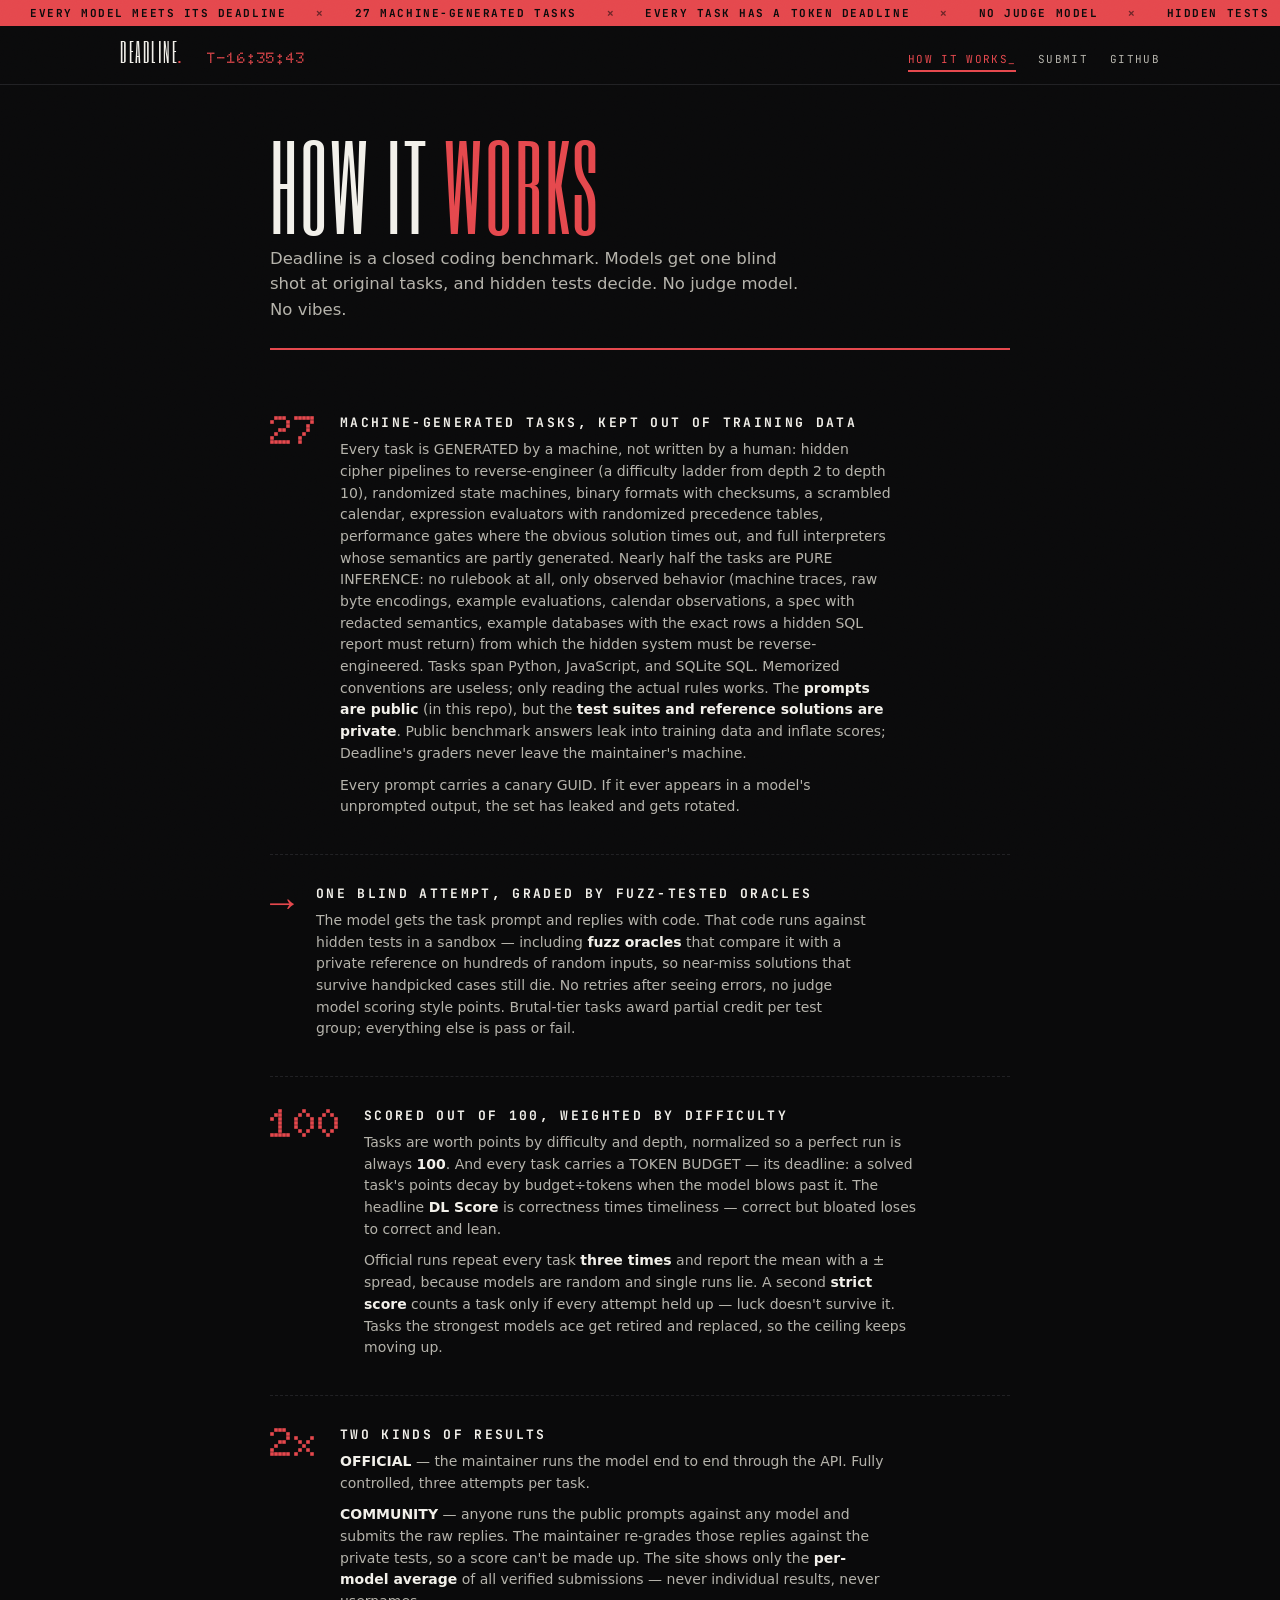
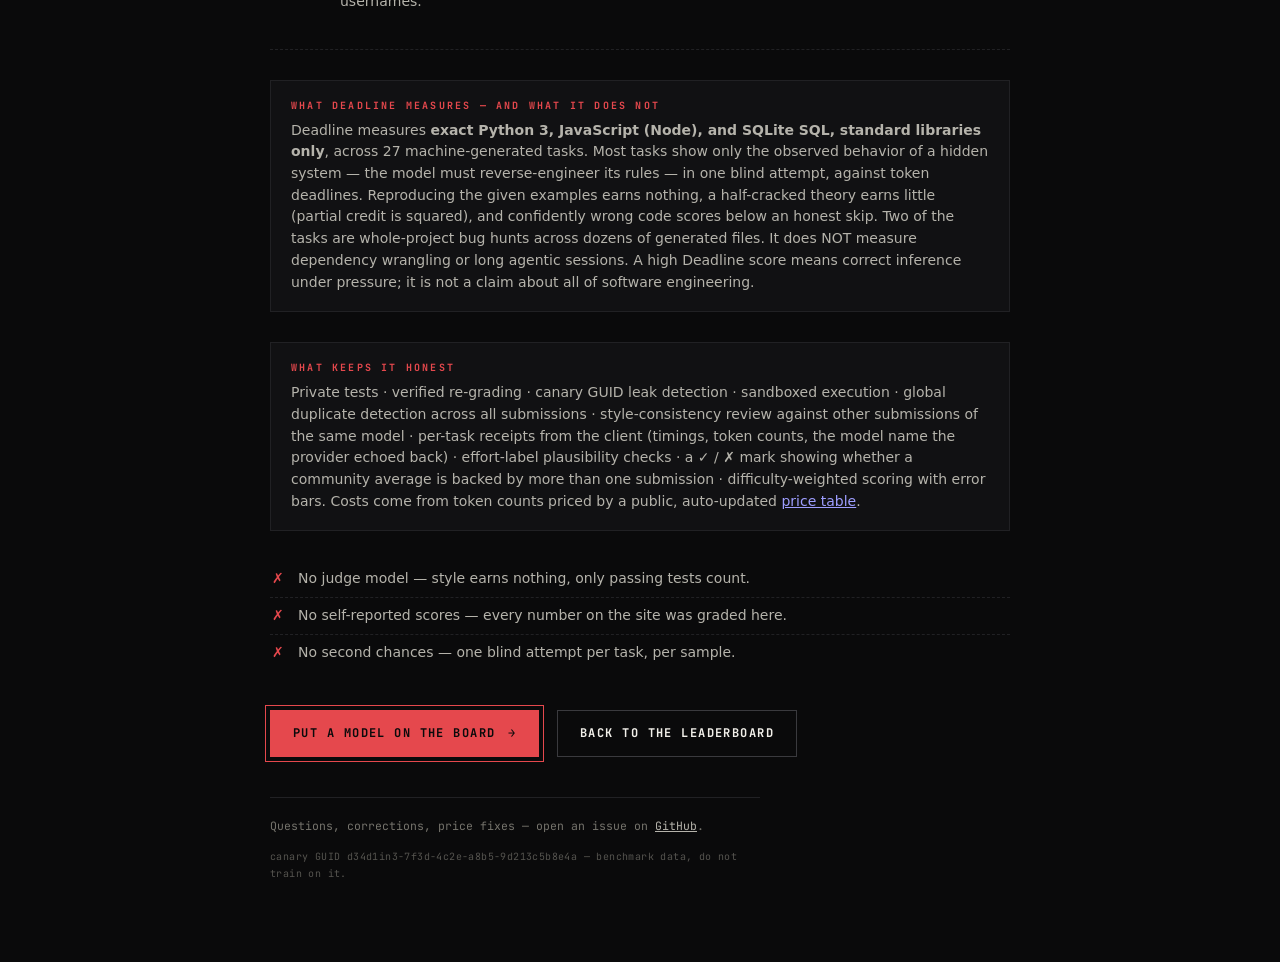
==== commit a4d259bc: "mobile: clip horizontal overflow on html element (phones pan html, not body)" ====
--- a/how.html
+++ b/how.html
@@ -18,7 +18,7 @@
 <link rel="preconnect" href="https://fonts.googleapis.com">
 <link rel="preconnect" href="https://fonts.gstatic.com" crossorigin>
 <link href="https://fonts.googleapis.com/css2?family=Six+Caps&family=Doto:wght@800;900&family=JetBrains+Mono:wght@400;700&display=swap" rel="stylesheet">
-<link rel="stylesheet" href="style.css?v=4">
+<link rel="stylesheet" href="style.css?v=5">
 </head>
 <body>
 <div class="ticker" aria-hidden="true"><div class="ticker-track" id="ticker-track"></div></div>
--- a/style.css
+++ b/style.css
@@ -22,10 +22,17 @@
 }
 * { box-sizing: border-box; }
 ::selection { background: var(--red); color: #0a0a0b; }
+html {
+  max-width: 100%;
+  overflow-x: hidden;
+  overflow-x: clip;
+}
 body {
   margin: 0; background: var(--bg); color: var(--ink);
   font: 14px/1.55 system-ui, -apple-system, "Segoe UI", sans-serif;
+  max-width: 100%;
   overflow-x: hidden;
+  overflow-x: clip;
 }
 body::after {
   content: ""; position: fixed; inset: 0; pointer-events: none; z-index: 90;
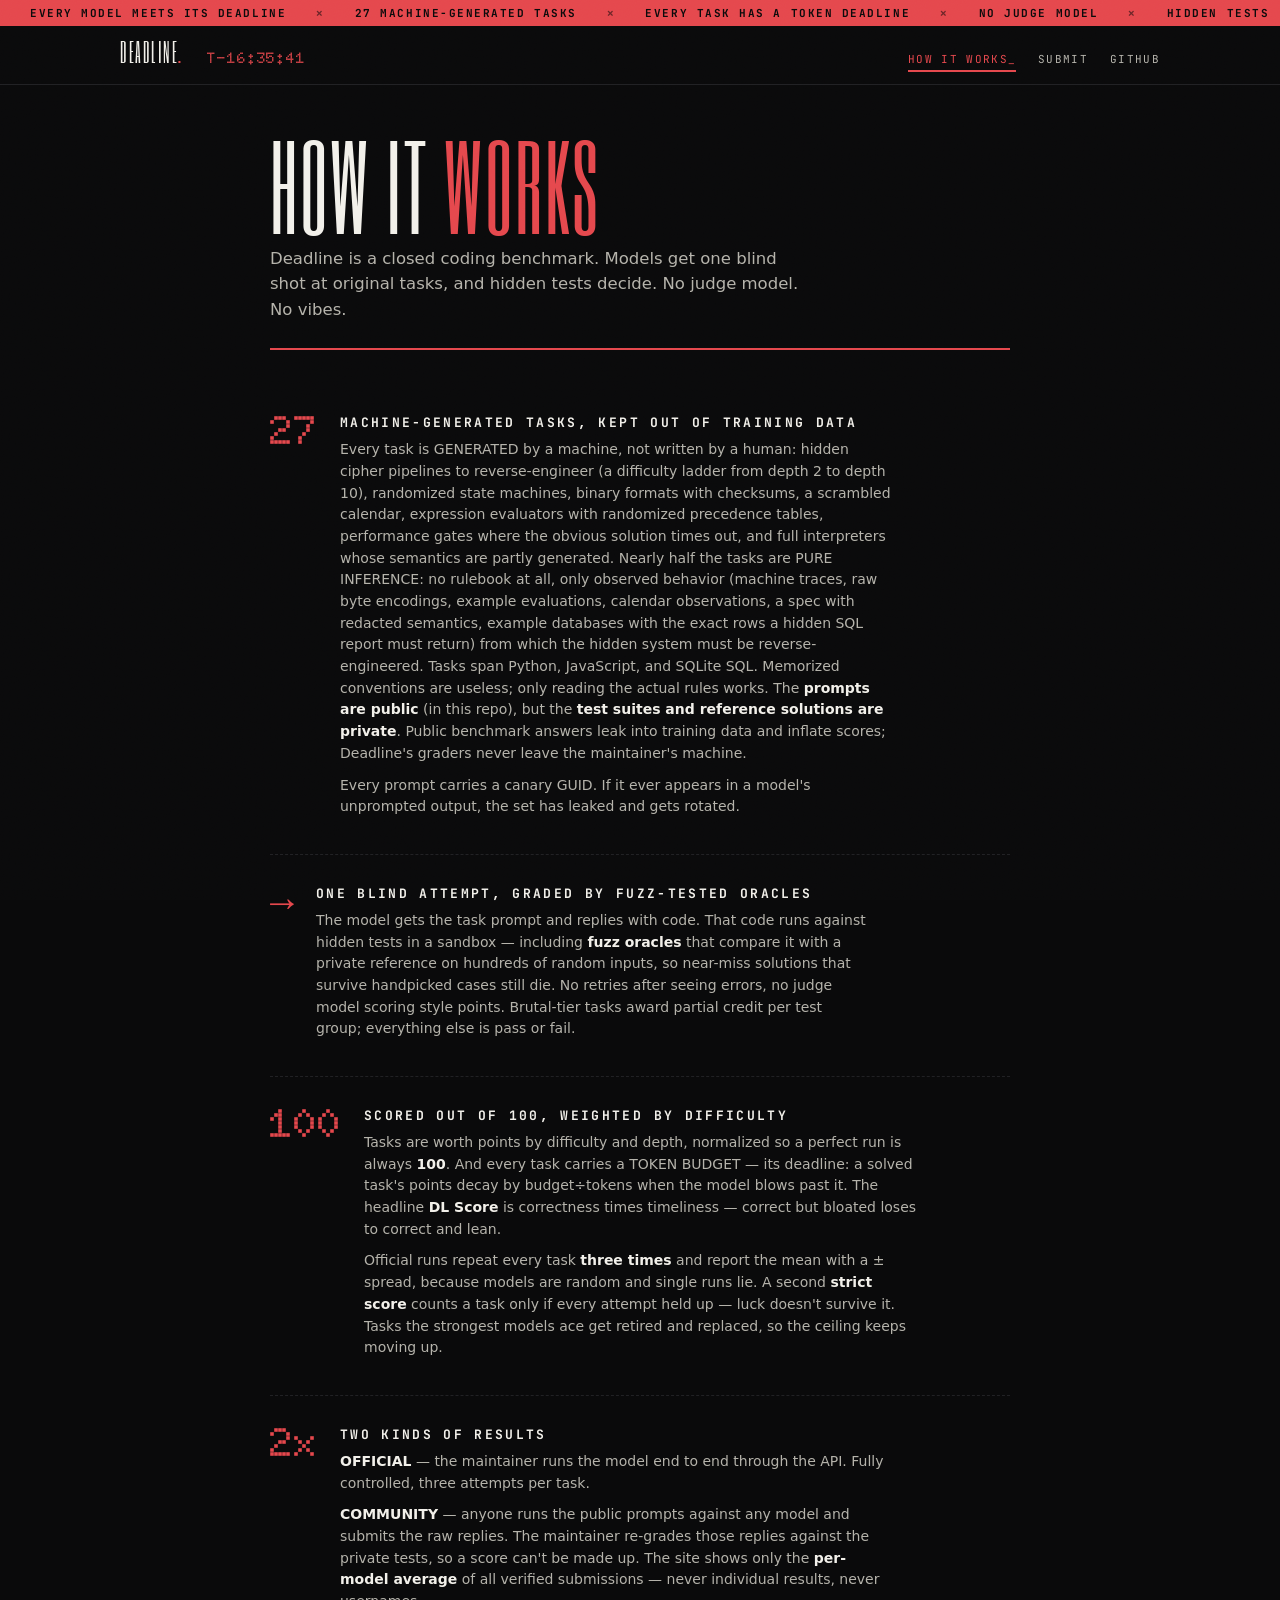
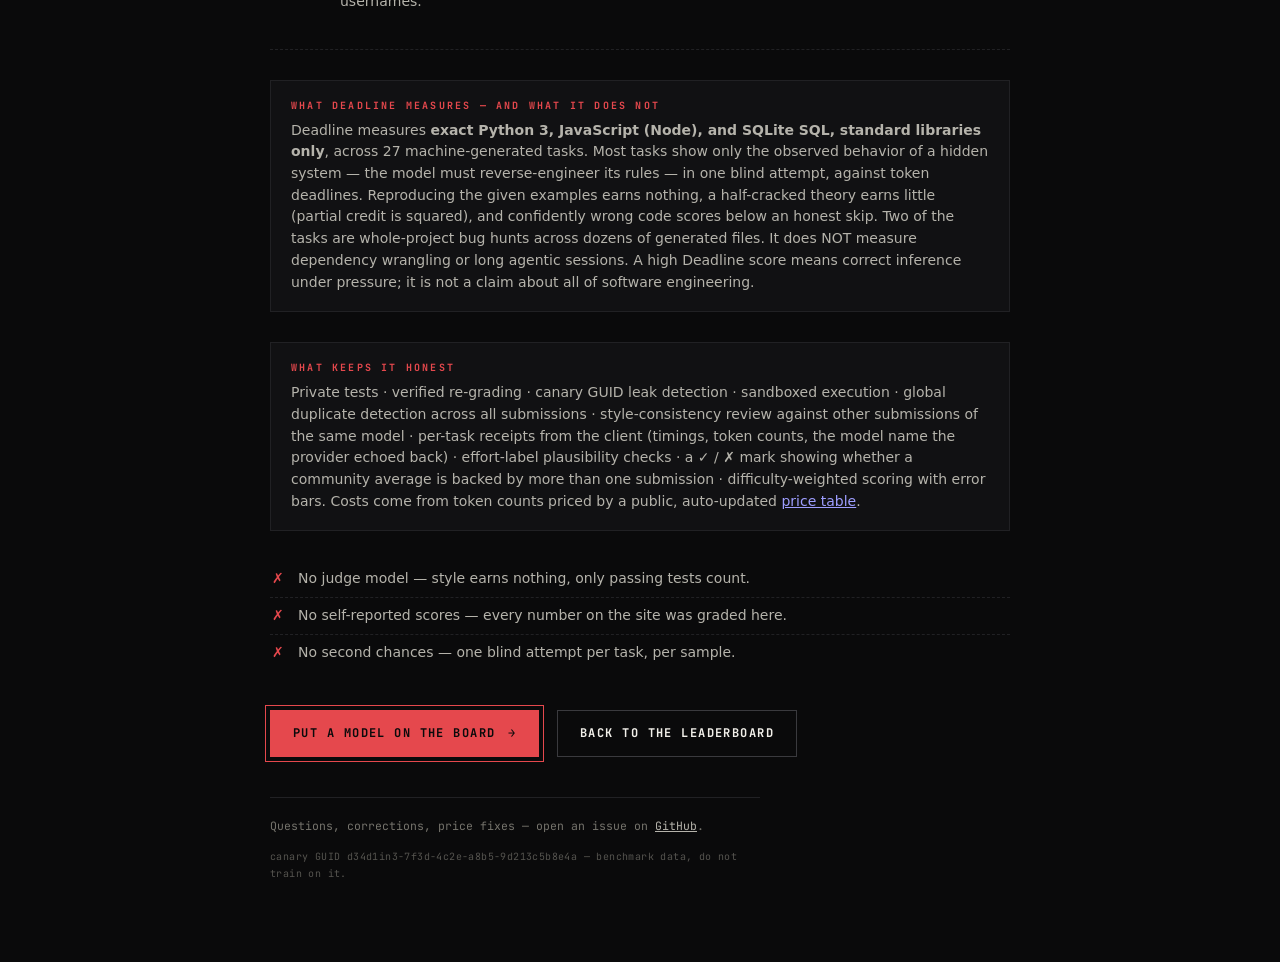
==== commit 60f41933: "post-mortem notes on every official run (why Sol lost by one checksum byte, Luna's crash, the effort" ====
--- a/how.html
+++ b/how.html
@@ -18,7 +18,7 @@
 <link rel="preconnect" href="https://fonts.googleapis.com">
 <link rel="preconnect" href="https://fonts.gstatic.com" crossorigin>
 <link href="https://fonts.googleapis.com/css2?family=Six+Caps&family=Doto:wght@800;900&family=JetBrains+Mono:wght@400;700&display=swap" rel="stylesheet">
-<link rel="stylesheet" href="style.css?v=5">
+<link rel="stylesheet" href="style.css?v=6">
 </head>
 <body>
 <div class="ticker" aria-hidden="true"><div class="ticker-track" id="ticker-track"></div></div>
--- a/style.css
+++ b/style.css
@@ -438,3 +438,6 @@
 .td-note { color: var(--muted); }
 .td-note i { font-style: normal; opacity: 0.7; }
 @media (max-width: 720px) { .td-row { grid-template-columns: 1fr 70px; } .td-diff, .td-pts, .td-note { display: none; } }
+
+.td-analysis { font-family: var(--mono); font-size: 12px; line-height: 1.75; color: var(--ink); margin: 0 0 10px; padding: 10px 12px; border: 1px dashed var(--red); background: rgba(229, 72, 77, 0.04); }
+.td-analysis::before { content: 'POST-MORTEM // '; color: var(--red); font-weight: 700; letter-spacing: 2px; font-size: 10px; }
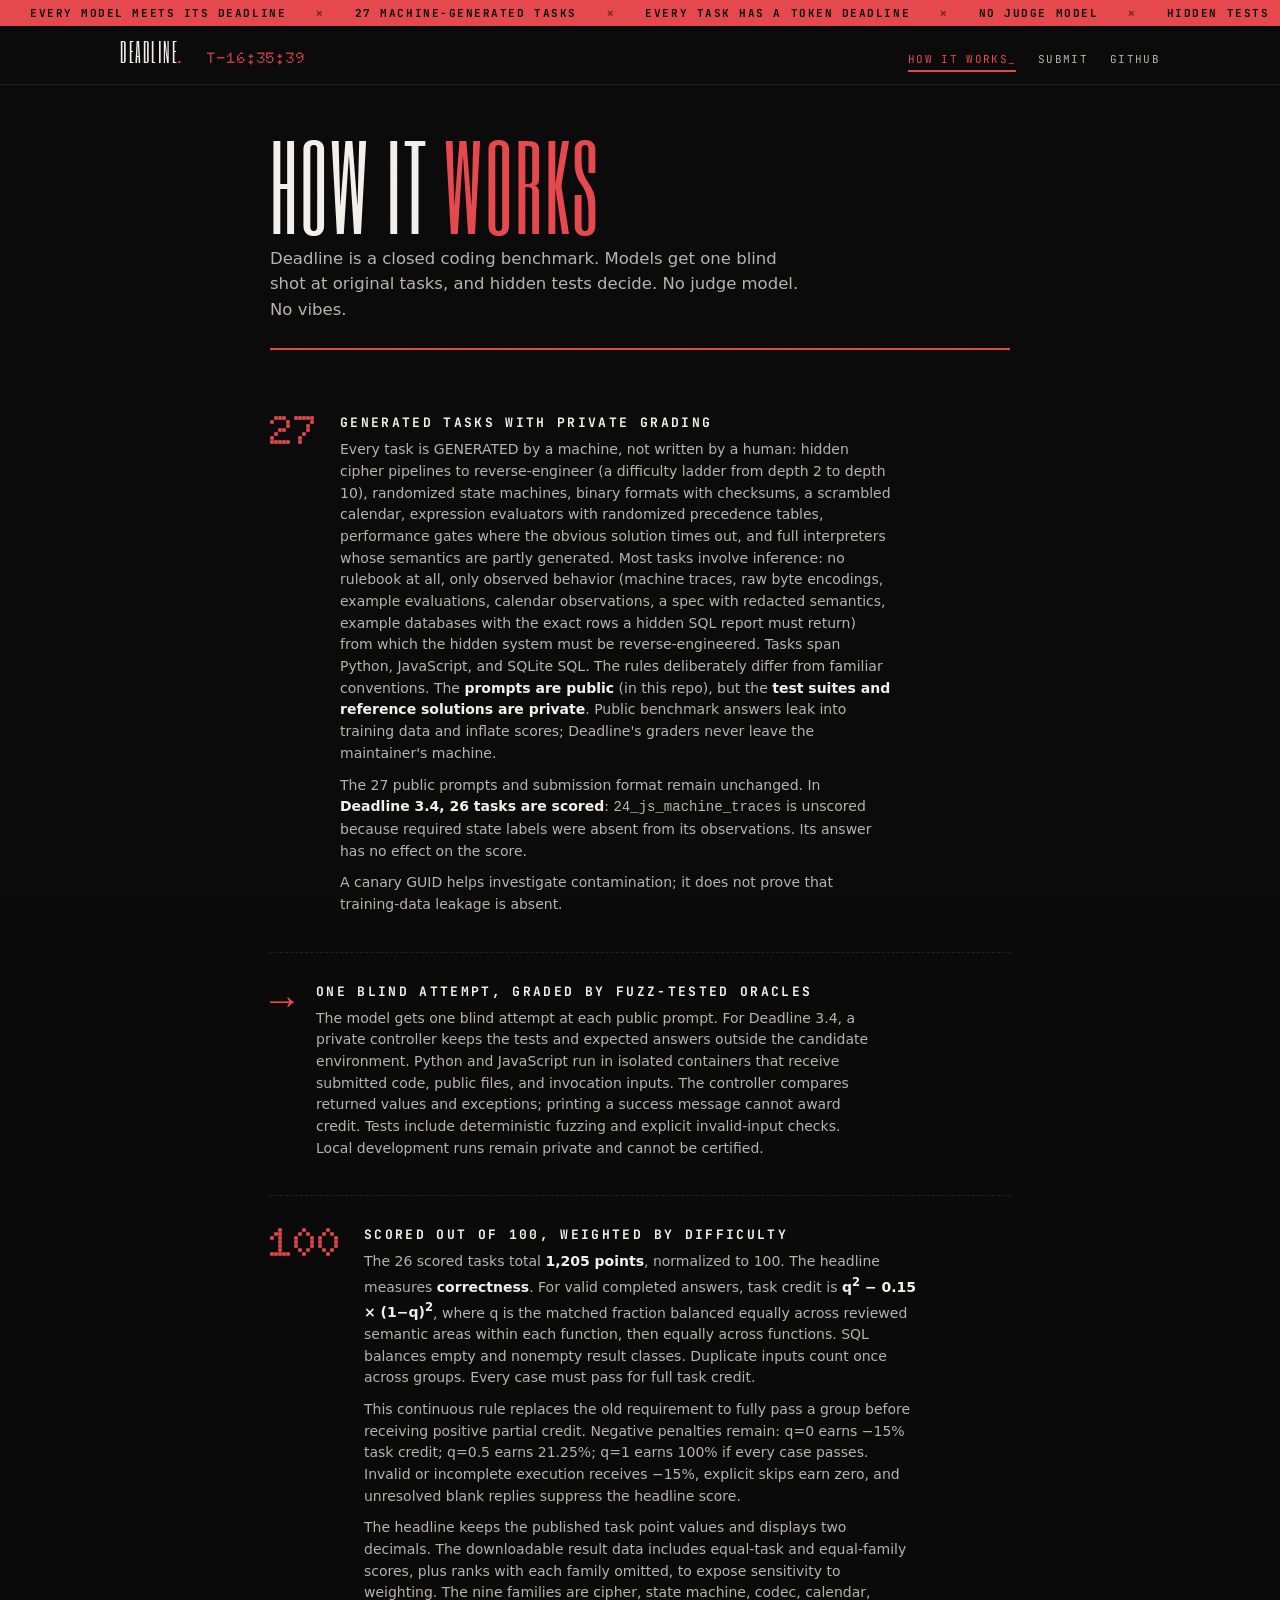
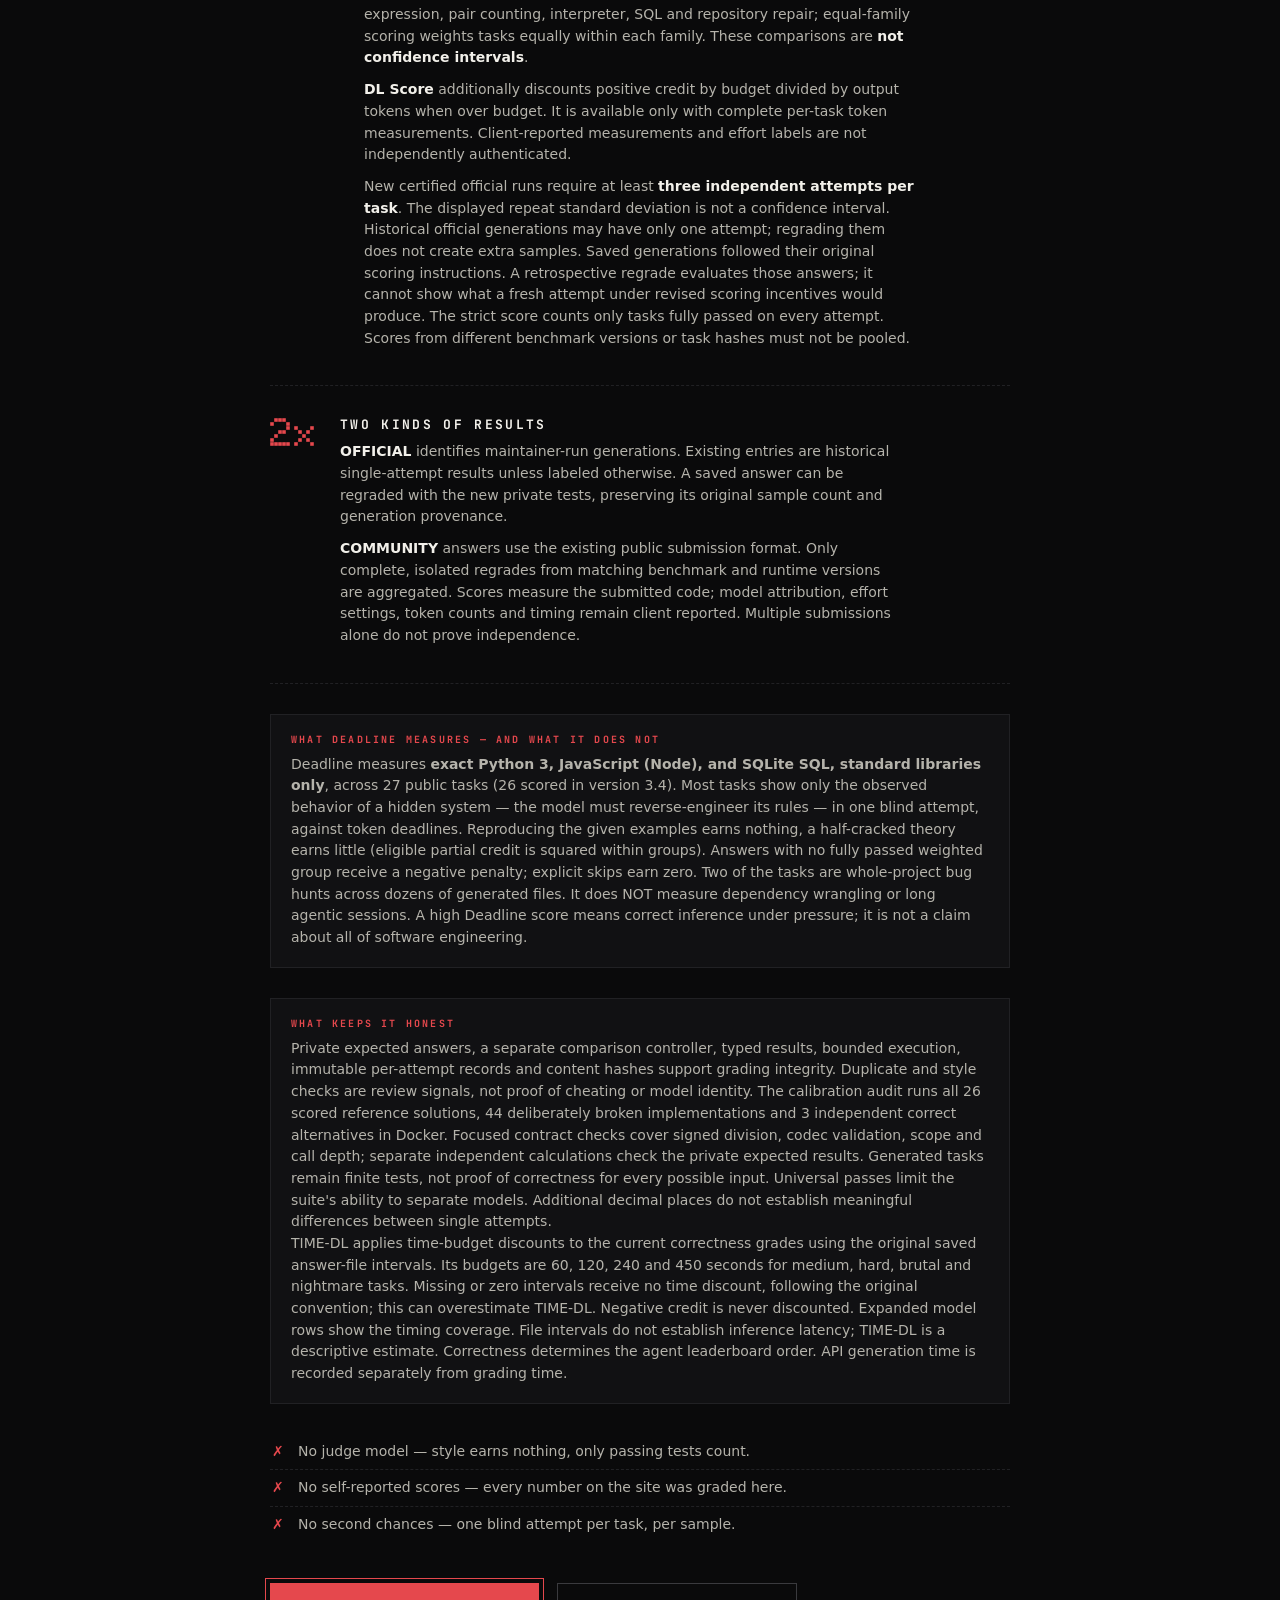
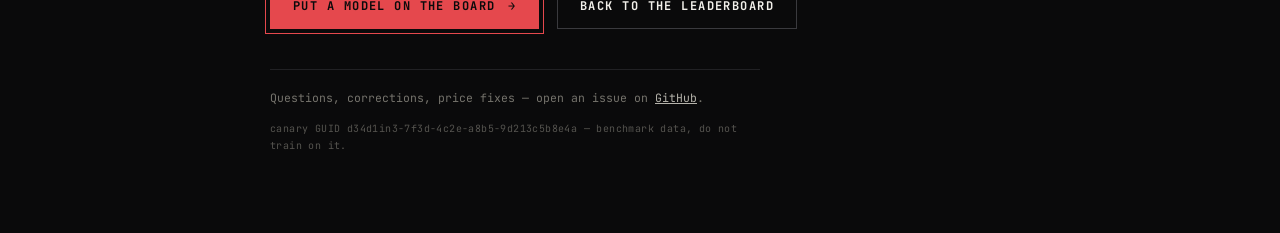
==== commit 42f43317: "Publish Deadline 3.4 regrades with calibrated scoring details" ====
--- a/how.html
+++ b/how.html
@@ -18,7 +18,7 @@
 <link rel="preconnect" href="https://fonts.googleapis.com">
 <link rel="preconnect" href="https://fonts.gstatic.com" crossorigin>
 <link href="https://fonts.googleapis.com/css2?family=Six+Caps&family=Doto:wght@800;900&family=JetBrains+Mono:wght@400;700&display=swap" rel="stylesheet">
-<link rel="stylesheet" href="style.css?v=6">
+<link rel="stylesheet" href="style.css?v=7">
 </head>
 <body>
 <div class="ticker" aria-hidden="true"><div class="ticker-track" id="ticker-track"></div></div>
@@ -41,24 +41,23 @@
   <div class="step">
     <div class="step-no">27</div>
     <div>
-      <h3>Machine-generated tasks, kept out of training data</h3>
+      <h3>Generated tasks with private grading</h3>
       <p>Every task is GENERATED by a machine, not written by a human: hidden cipher
       pipelines to reverse-engineer (a difficulty ladder from depth 2 to depth 10),
       randomized state machines, binary formats with checksums, a scrambled
       calendar, expression evaluators with randomized precedence tables,
       performance gates where the obvious solution times out, and full
-      interpreters whose semantics are partly generated. Nearly half the tasks
-      are PURE INFERENCE: no rulebook at all, only observed behavior (machine
+      interpreters whose semantics are partly generated. Most tasks
+      involve inference: no rulebook at all, only observed behavior (machine
       traces, raw byte encodings, example evaluations, calendar observations,
       a spec with redacted semantics, example databases with the exact rows a
       hidden SQL report must return) from which the hidden system must be
-      reverse-engineered. Tasks span Python, JavaScript, and SQLite SQL. Memorized conventions
-      are useless; only reading the actual rules works. The <b>prompts are public</b> (in this repo),
+      reverse-engineered. Tasks span Python, JavaScript, and SQLite SQL. The rules deliberately differ from familiar conventions. The <b>prompts are public</b> (in this repo),
       but the <b>test suites and reference solutions are private</b>. Public
       benchmark answers leak into training data and inflate scores; Deadline's
       graders never leave the maintainer's machine.</p>
-      <p>Every prompt carries a canary GUID. If it ever appears in a model's
-      unprompted output, the set has leaked and gets rotated.</p>
+      <p>The 27 public prompts and submission format remain unchanged. In <b>Deadline 3.4, 26 tasks are scored</b>: <code>24_js_machine_traces</code> is unscored because required state labels were absent from its observations. Its answer has no effect on the score.</p>
+      <p>A canary GUID helps investigate contamination; it does not prove that training-data leakage is absent.</p>
     </div>
   </div>
 
@@ -66,13 +65,12 @@
     <div class="step-no">&#8594;</div>
     <div>
       <h3>One blind attempt, graded by fuzz-tested oracles</h3>
-      <p>The model gets the task prompt and replies with code. That code runs
-      against hidden tests in a sandbox — including <b>fuzz oracles</b> that
-      compare it with a private reference on hundreds of random inputs, so
-      near-miss solutions that survive handpicked cases still die. No retries
-      after seeing errors, no judge model scoring style points. Brutal-tier
-      tasks award partial credit per test group; everything else is pass
-      or fail.</p>
+      <p>The model gets one blind attempt at each public prompt. For Deadline 3.4,
+      a private controller keeps the tests and expected answers outside the candidate environment.
+      Python and JavaScript run in isolated containers that receive submitted code, public files,
+      and invocation inputs. The controller compares returned values and exceptions; printing a
+      success message cannot award credit. Tests include deterministic fuzzing and explicit
+      invalid-input checks. Local development runs remain private and cannot be certified.</p>
     </div>
   </div>
 
@@ -80,16 +78,35 @@
     <div class="step-no">100</div>
     <div>
       <h3>Scored out of 100, weighted by difficulty</h3>
-      <p>Tasks are worth points by difficulty and depth, normalized so a perfect
-      run is always <b>100</b>. And every task carries a TOKEN BUDGET — its
-      deadline: a solved task's points decay by budget&divide;tokens when the
-      model blows past it. The headline <b>DL Score</b> is correctness times
-      timeliness — correct but bloated loses to correct and lean.</p>
-      <p>Official runs repeat every task <b>three times</b> and report the mean
-      with a ± spread, because models are random and single runs lie. A second
-      <b>strict score</b> counts a task only if every attempt held up — luck
-      doesn't survive it. Tasks the strongest models ace get retired and
-      replaced, so the ceiling keeps moving up.</p>
+      <p>The 26 scored tasks total <b>1,205 points</b>, normalized to 100. The headline
+      measures <b>correctness</b>. For valid completed answers, task credit is
+      <b>q<sup>2</sup> &minus; 0.15 &times; (1&minus;q)<sup>2</sup></b>, where q is the matched fraction balanced equally
+      across reviewed semantic areas within each function, then equally across
+      functions. SQL balances empty and nonempty result classes. Duplicate inputs
+      count once across groups. Every case must pass for full task credit.</p>
+      <p>This continuous rule replaces the old requirement to fully pass a group
+      before receiving positive partial credit. Negative penalties remain: q=0
+      earns &minus;15% task credit; q=0.5 earns 21.25%; q=1 earns 100% if every case passes.
+      Invalid or incomplete execution receives &minus;15%, explicit skips earn zero,
+      and unresolved blank replies suppress the headline score.</p>
+      <p>The headline keeps the published task point values and displays two
+      decimals. The downloadable result data includes equal-task and equal-family
+      scores, plus ranks with each family omitted, to expose sensitivity to weighting.
+      The nine families are cipher,
+      state machine, codec, calendar, expression, pair counting, interpreter,
+      SQL and repository repair; equal-family scoring weights tasks equally within
+      each family. These comparisons are <b>not confidence intervals</b>.</p>
+      <p><b>DL Score</b> additionally discounts positive credit by budget divided by output tokens
+      when over budget. It is available only with complete per-task token measurements.
+      Client-reported measurements and effort labels are not independently authenticated.</p>
+      <p>New certified official runs require at least <b>three independent attempts per task</b>.
+      The displayed repeat standard deviation is not a confidence interval. Historical official
+      generations may have only one attempt; regrading them does not create extra samples.
+      Saved generations followed their original scoring instructions. A retrospective
+      regrade evaluates those answers; it cannot show what a fresh attempt under
+      revised scoring incentives would produce.
+      The strict score counts only tasks fully passed on every attempt. Scores from different
+      benchmark versions or task hashes must not be pooled.</p>
     </div>
   </div>
 
@@ -97,25 +114,25 @@
     <div class="step-no">2&times;</div>
     <div>
       <h3>Two kinds of results</h3>
-      <p><b>OFFICIAL</b> — the maintainer runs the model end to end through the
-      API. Fully controlled, three attempts per task.</p>
-      <p><b>COMMUNITY</b> — anyone runs the public prompts against any model and
-      submits the raw replies. The maintainer re-grades those replies against the
-      private tests, so a score can't be made up. The site shows only the
-      <b>per-model average</b> of all verified submissions — never individual
-      results, never usernames.</p>
+      <p><b>OFFICIAL</b> identifies maintainer-run generations. Existing entries are
+      historical single-attempt results unless labeled otherwise. A saved answer can be regraded
+      with the new private tests, preserving its original sample count and generation provenance.</p>
+      <p><b>COMMUNITY</b> answers use the existing public submission format. Only complete,
+      isolated regrades from matching benchmark and runtime versions are aggregated. Scores
+      measure the submitted code; model attribution, effort settings, token counts and timing
+      remain client reported. Multiple submissions alone do not prove independence.</p>
     </div>
   </div>
 
   <div class="callout">
     <div class="ch">What Deadline measures — and what it does not</div>
     <p>Deadline measures <b>exact Python 3, JavaScript (Node), and
-    SQLite SQL, standard libraries only</b>, across 27 machine-generated tasks. Most tasks show only the
+    SQLite SQL, standard libraries only</b>, across 27 public tasks (26 scored in version 3.4). Most tasks show only the
     observed behavior of a hidden system — the model must reverse-engineer
     its rules — in one blind attempt, against token deadlines. Reproducing
     the given examples earns nothing, a half-cracked theory earns little
-    (partial credit is squared), and confidently wrong code scores below an
-    honest skip. Two of the tasks are whole-project bug hunts across dozens of
+    (eligible partial credit is squared within groups). Answers with no fully passed
+    weighted group receive a negative penalty; explicit skips earn zero. Two of the tasks are whole-project bug hunts across dozens of
     generated files. It does NOT measure dependency wrangling or long
     agentic sessions. A high Deadline score
     means correct inference under pressure; it is not a claim about all of
@@ -124,15 +141,24 @@
 
   <div class="callout">
     <div class="ch">What keeps it honest</div>
-    <p>Private tests · verified re-grading · canary GUID leak detection ·
-    sandboxed execution · global duplicate detection across all submissions ·
-    style-consistency review against other submissions of the same model ·
-    per-task receipts from the client (timings, token counts, the model name the
-    provider echoed back) · effort-label plausibility checks · a &#10003; / &#10007; mark
-    showing whether a community average is backed by more than one submission ·
-    difficulty-weighted scoring with error bars.
-    Costs come from token counts priced by a public, auto-updated
-    <a href="https://github.com/violetweather/deadline-site/blob/main/prices.json">price table</a>.</p>
+    <p>Private expected answers, a separate comparison controller, typed results, bounded
+    execution, immutable per-attempt records and content hashes support grading integrity.
+    Duplicate and style checks are review signals, not proof of cheating or model identity.
+    The calibration audit runs all 26 scored reference solutions, 44 deliberately
+    broken implementations and 3 independent correct alternatives in Docker.
+    Focused contract checks cover signed division, codec validation, scope and call
+    depth; separate independent calculations check the private expected results.
+    Generated tasks remain finite tests, not proof of correctness for every possible input.
+    Universal passes limit the suite's ability to separate models. Additional
+    decimal places do not establish meaningful differences between single attempts.</p>
+    <p>TIME-DL applies time-budget discounts to the current correctness grades using
+    the original saved answer-file intervals. Its budgets are 60, 120, 240 and 450 seconds
+    for medium, hard, brutal and nightmare tasks. Missing or zero intervals receive no
+    time discount, following the original convention; this can overestimate TIME-DL.
+    Negative credit is never discounted. Expanded model rows show the timing coverage.
+    File intervals do not establish inference latency; TIME-DL is a descriptive estimate.
+    Correctness determines the agent leaderboard order. API generation time is recorded
+    separately from grading time.</p>
   </div>
 
   <ul class="rules">
--- a/style.css
+++ b/style.css
@@ -422,9 +422,9 @@
 tr.click-row .chev { display: inline-block; color: var(--red); margin-right: 6px; transition: transform 0.15s ease; }
 tr.click-row.open .chev { transform: rotate(90deg); }
 .detail-tr > td { padding: 0 10px 16px; }
-.task-detail { border: 1px solid var(--line); border-left: 3px solid var(--red); background: rgba(0, 0, 0, 0.25); padding: 12px 14px; }
+.task-detail { border: 1px solid var(--border); background: rgba(0, 0, 0, 0.25); padding: 12px 14px; }
 .td-comm { font-family: var(--mono); font-size: 12px; line-height: 1.7; color: var(--ink); margin: 0 0 12px; padding-bottom: 10px; border-bottom: 1px dashed var(--line); }
-.td-row { display: grid; grid-template-columns: 190px 82px 56px 84px 1fr; gap: 10px; align-items: baseline; padding: 3px 0; font-family: var(--mono); font-size: 11px; }
+.td-row { display: grid; grid-template-columns: 190px 82px 86px 105px 1fr; gap: 10px; align-items: baseline; padding: 3px 0; font-family: var(--mono); font-size: 11px; }
 .td-row:nth-child(odd) { background: rgba(255, 255, 255, 0.015); }
 .td-name { color: var(--ink); }
 .td-diff { text-transform: uppercase; letter-spacing: 1px; font-size: 9px; color: var(--muted); }
@@ -437,7 +437,11 @@
 .td-verdict.skip { color: var(--muted); }
 .td-note { color: var(--muted); }
 .td-note i { font-style: normal; opacity: 0.7; }
-@media (max-width: 720px) { .td-row { grid-template-columns: 1fr 70px; } .td-diff, .td-pts, .td-note { display: none; } }
+@media (max-width: 720px) { .td-row { grid-template-columns: 1fr 105px; } .td-diff { display: none; } .td-note { grid-column: 1 / -1; } .td-pts { text-align: left; } }
+.td-meta { font-family: var(--mono); font-size: 12px; line-height: 1.7; color: var(--ink-2); margin: 0 0 10px; white-space: normal; }
+.detail-toggle { border: 0; background: transparent; color: inherit; padding: 6px; cursor: pointer; }
+.stamp { white-space: nowrap; }
+.task-detail .td-pts, .task-detail .td-note, .err { color: var(--ink-2); }
 
 .td-analysis { font-family: var(--mono); font-size: 12px; line-height: 1.75; color: var(--ink); margin: 0 0 10px; padding: 10px 12px; border: 1px dashed var(--red); background: rgba(229, 72, 77, 0.04); }
 .td-analysis::before { content: 'POST-MORTEM // '; color: var(--red); font-weight: 700; letter-spacing: 2px; font-size: 10px; }
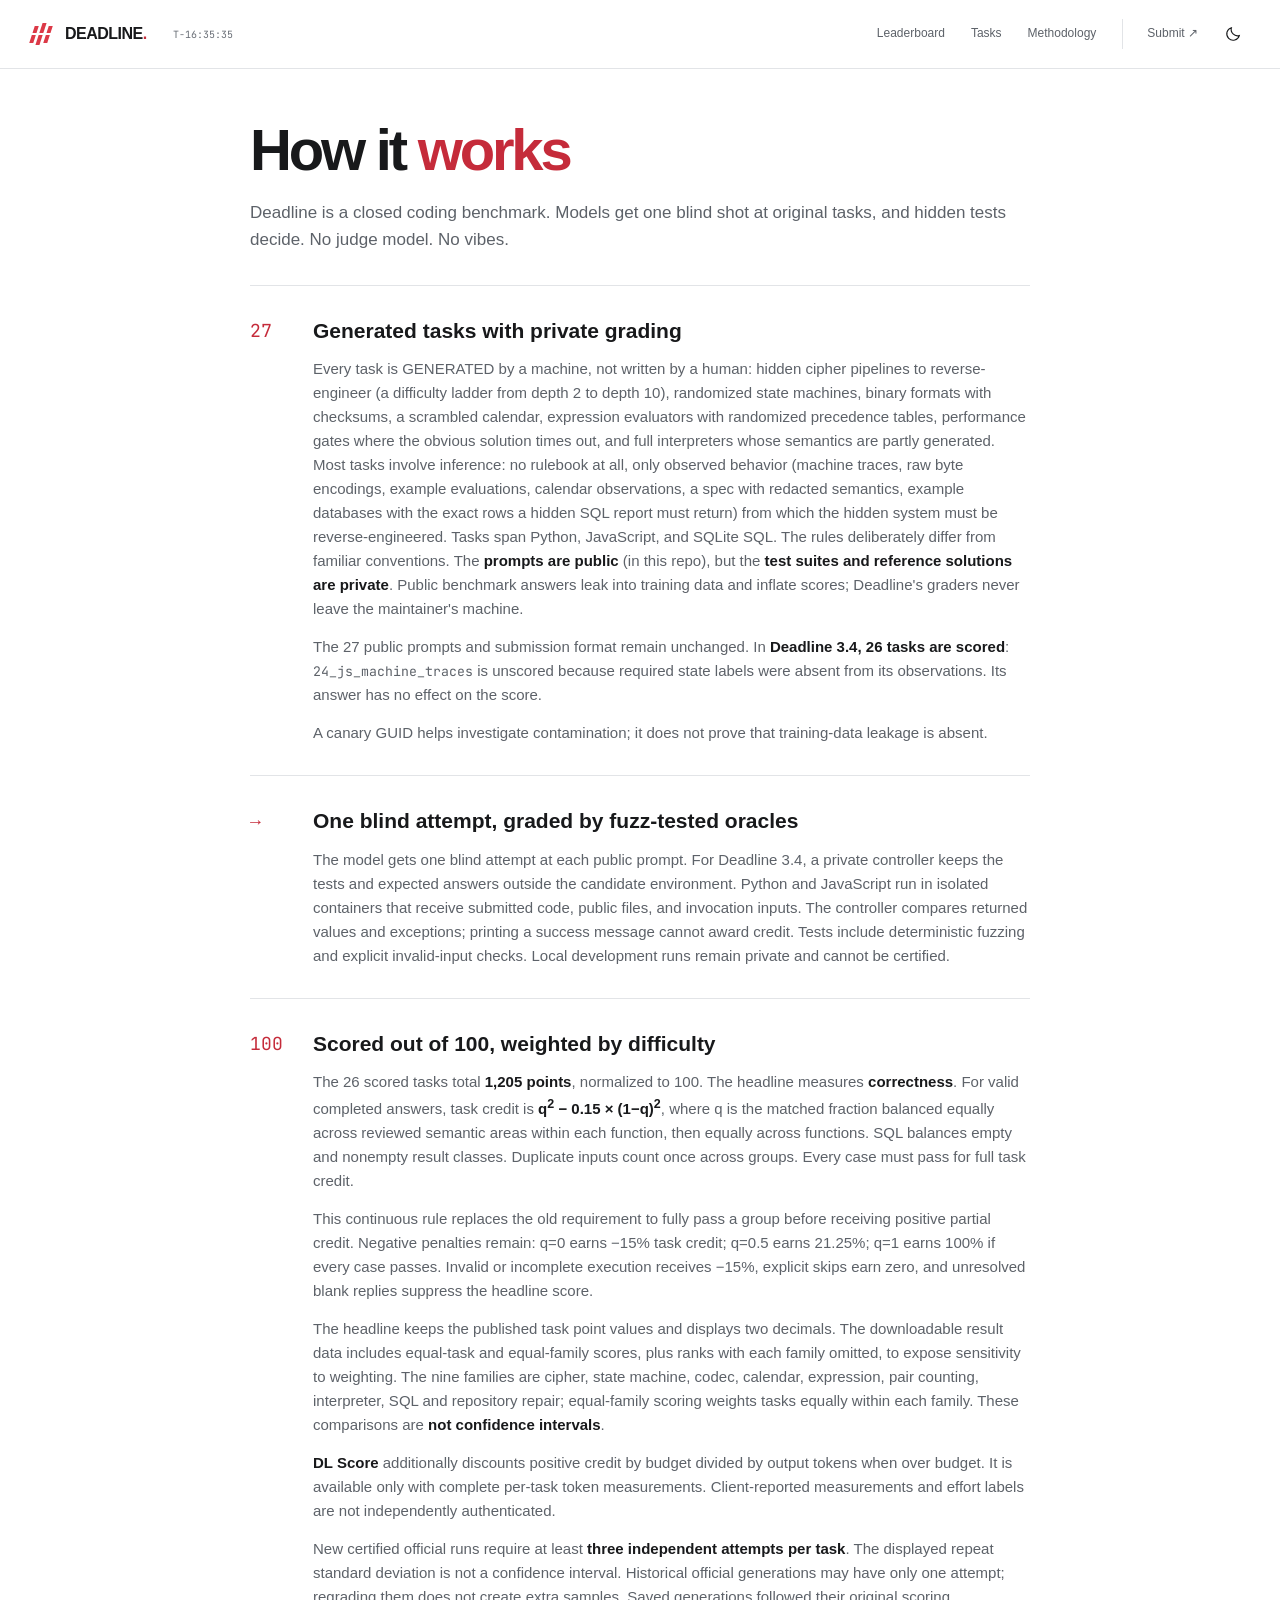
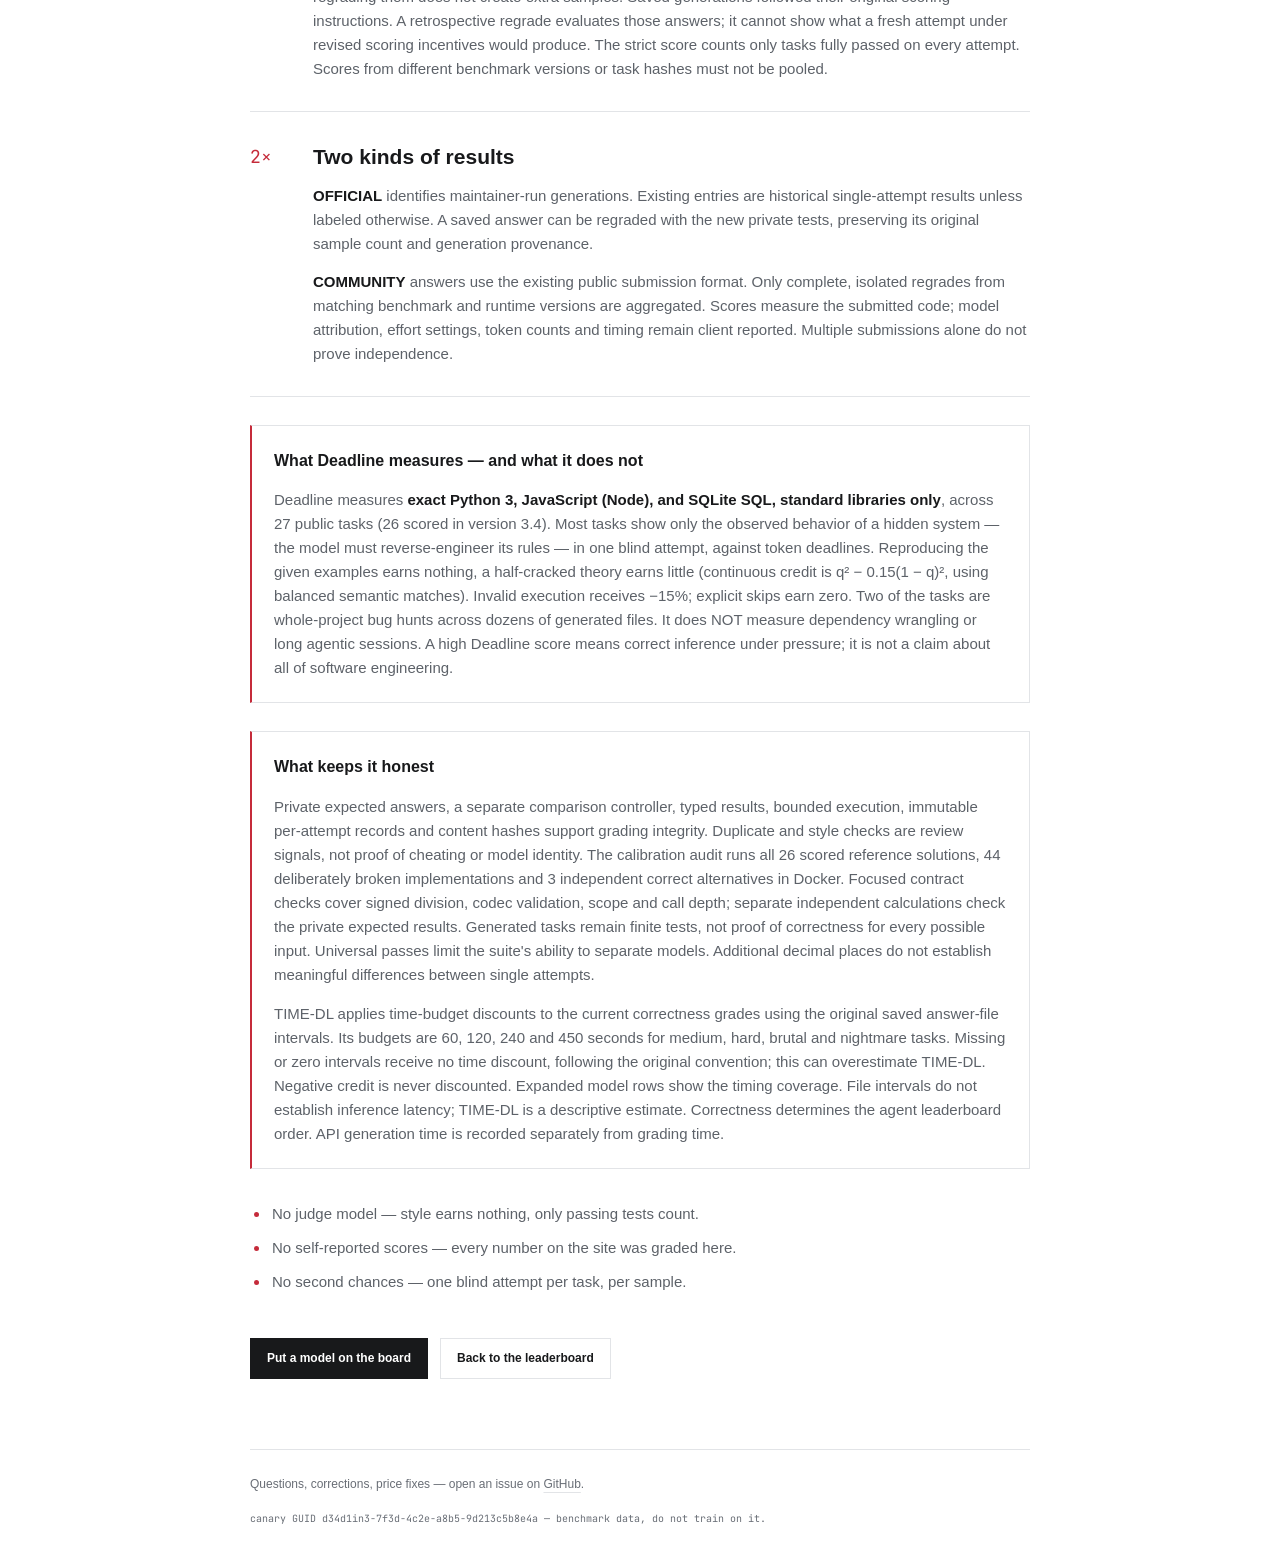
==== commit 8876c698: "Publish redesigned Deadline site with unchanged 3.4 results" ====
--- a/how.html
+++ b/how.html
@@ -1,5 +1,5 @@
 <!doctype html>
-<html lang="en">
+<html lang="en" data-theme="light">
 <head>
 <meta charset="utf-8">
 <meta name="viewport" content="width=device-width, initial-scale=1">
@@ -15,24 +15,27 @@
 <meta property="og:image:height" content="630">
 <meta name="twitter:card" content="summary_large_image">
 <meta name="theme-color" content="#e5484d">
-<link rel="preconnect" href="https://fonts.googleapis.com">
-<link rel="preconnect" href="https://fonts.gstatic.com" crossorigin>
-<link href="https://fonts.googleapis.com/css2?family=Six+Caps&family=Doto:wght@800;900&family=JetBrains+Mono:wght@400;700&display=swap" rel="stylesheet">
-<link rel="stylesheet" href="style.css?v=7">
+<script src="theme.js"></script>
+<link rel="stylesheet" href="style.css?v=8">
 </head>
 <body>
-<div class="ticker" aria-hidden="true"><div class="ticker-track" id="ticker-track"></div></div>
-<nav><div class="nav-in">
-  <a class="brand" href="index.html">DEADLINE<em>.</em></a>
-  <span class="nav-clock" id="nav-clock" aria-hidden="true"></span>
-  <span class="nav-links">
-    <a class="active" href="how.html"><span>How it works</span></a>
-    <a href="submit.html"><span>Submit</span></a>
-    <a href="https://github.com/violetweather/deadline-site"><span>GitHub</span></a>
-  </span>
-</div></nav>
+<a class="skip-link" href="#main">Skip to content</a>
+<nav class="site-nav" aria-label="Main navigation">
+  <div class="nav-in">
+    <a class="brand" href="index.html" aria-label="DEADLINE home"><span class="brand-mark" aria-hidden="true"><i></i><i></i><i></i></span>DEADLINE<span class="brand-dot">.</span></a>
+    <span class="nav-clock" id="nav-clock" aria-hidden="true"></span>
+    <div class="nav-links"><a href="index.html#results"><span>Leaderboard</span></a><a href="index.html#tasks"><span>Tasks</span></a><a href="how.html"><span>Methodology</span></a></div>
+    <div class="nav-tools">
+      <a class="archive-link" href="submit.html">Submit <span aria-hidden="true">↗</span></a>
+      <button class="theme-toggle" id="theme-toggle" type="button" aria-label="Switch to dark theme" aria-pressed="false">
+        <svg class="icon-moon" viewBox="0 0 24 24" fill="none" stroke="currentColor" stroke-width="1.5" aria-hidden="true"><path d="M20.4 14.1A8.5 8.5 0 0 1 9.9 3.6a8.5 8.5 0 1 0 10.5 10.5Z"/></svg>
+        <svg class="icon-sun" viewBox="0 0 24 24" fill="none" stroke="currentColor" stroke-width="1.5" aria-hidden="true"><circle cx="12" cy="12" r="4"/><path d="M12 2v2m0 16v2M2 12h2m16 0h2M5 5l1.5 1.5m11 11L19 19M5 19l1.5-1.5m11-11L19 5"/></svg>
+      </button>
+    </div>
+  </div>
+</nav>
 
-<div class="wrap page">
+<main class="wrap content-page" id="main">
   <h1 class="page-title">How it <em>works</em></h1>
   <p class="page-sub">Deadline is a closed coding benchmark. Models get one blind shot
   at original tasks, and hidden tests decide. No judge model. No vibes.</p>
@@ -131,8 +134,7 @@
     observed behavior of a hidden system — the model must reverse-engineer
     its rules — in one blind attempt, against token deadlines. Reproducing
     the given examples earns nothing, a half-cracked theory earns little
-    (eligible partial credit is squared within groups). Answers with no fully passed
-    weighted group receive a negative penalty; explicit skips earn zero. Two of the tasks are whole-project bug hunts across dozens of
+    (continuous credit is q² − 0.15(1 − q)², using balanced semantic matches). Invalid execution receives −15%; explicit skips earn zero. Two of the tasks are whole-project bug hunts across dozens of
     generated files. It does NOT measure dependency wrangling or long
     agentic sessions. A high Deadline score
     means correct inference under pressure; it is not a claim about all of
@@ -177,7 +179,7 @@
     <a href="https://github.com/violetweather/deadline-site">GitHub</a>.
     <span class="canary">canary GUID d34d1in3-7f3d-4c2e-a8b5-9d213c5b8e4a — benchmark data, do not train on it.</span>
   </footer>
-</div>
-<script src="site.js?v=3"></script>
+</main>
+<script src="site.js?v=4"></script>
 </body>
 </html>
--- a/style.css
+++ b/style.css
@@ -1,447 +1,366 @@
+/* DEADLINE. Shared public-site presentation. */
+@font-face { font-family: "JetBrains Mono"; font-style: normal; font-weight: 400 700; font-display: swap; src: url("fonts/jetbrains-mono-latin.woff2") format("woff2"); }
 :root {
+  color-scheme: light;
+  --bg: #fff; --surface: #fff; --raised: #f7f7f8; --ink: #18191b; --ink-2: #5d6269; --muted: #696e76;
+  --grid: #eceef0; --axis: #dfe2e6; --border: #e2e4e7; --track: #f1f2f4; --hover: #f8f9fa;
+  --red: #c52b3a; --accent: #dc3947; --accent-soft: #fff4f4; --on-accent: #fff;
+  --c-anthropic: #b96330; --c-openai: #21835e; --c-google: #3372cc; --c-other: #8060ad;
+  --c-deepseek: #4d65c5; --c-meta: #337aa6; --c-mistral: #8e701d; --c-qwen: #8e57bd; --c-xai: #62666c;
+  --positive: #197846; --partial: #956612; --mono: "JetBrains Mono", ui-monospace, Consolas, monospace;
+  --sans: -apple-system, BlinkMacSystemFont, "Segoe UI", Helvetica, Arial, sans-serif;
+  --disp: var(--sans); --doto: var(--mono);
+}
+:root[data-theme="dark"] {
   color-scheme: dark;
-  --bg: #0a0a0b;
-  --surface: #111113;
-  --raised: #17171a;
-  --ink: #f2f0ea;
-  --ink-2: #b5b3ab;
-  --muted: #75736c;
-  --grid: #212124;
-  --axis: #3a3a3e;
-  --border: rgba(242,240,234,0.10);
-  --track: #1e1e21;
-  --red: #e5484d;
-  --red-deep: #a12227;
-  --c-google: #4d94ee;
-  --c-anthropic: #e8703f;
-  --c-openai: #2fb98a;
-  --c-other: #9d93ee;
-  --disp: "Six Caps", "Arial Narrow", sans-serif;
-  --doto: "Doto", ui-monospace, monospace;
-  --mono: "JetBrains Mono", ui-monospace, Consolas, monospace;
+  --bg: #111214; --surface: #151619; --raised: #1b1d20; --ink: #ededee; --ink-2: #b3b6bd; --muted: #969ba5;
+  --grid: #24272c; --axis: #32363c; --border: #2a2e34; --track: #202329; --hover: #1e2025;
+  --red: #ff7480; --accent: #eb5b68; --accent-soft: #291b20; --on-accent: #111214;
+  --c-anthropic: #eaa174; --c-openai: #63c59b; --c-google: #74a4f0; --c-other: #b097d9;
+  --c-deepseek: #899bea; --c-meta: #77b5db; --c-mistral: #d1b964; --c-qwen: #bf95e5; --c-xai: #bac0c7;
+  --positive: #6eca99; --partial: #dbb769;
 }
 * { box-sizing: border-box; }
-::selection { background: var(--red); color: #0a0a0b; }
-html {
-  max-width: 100%;
-  overflow-x: hidden;
-  overflow-x: clip;
-}
-body {
-  margin: 0; background: var(--bg); color: var(--ink);
-  font: 14px/1.55 system-ui, -apple-system, "Segoe UI", sans-serif;
-  max-width: 100%;
-  overflow-x: hidden;
-  overflow-x: clip;
-}
-body::after {
-  content: ""; position: fixed; inset: 0; pointer-events: none; z-index: 90;
-  opacity: 0.05; mix-blend-mode: overlay;
-  background-image: url("data:image/svg+xml,%3Csvg xmlns='http://www.w3.org/2000/svg' width='140' height='140'%3E%3Cfilter id='n'%3E%3CfeTurbulence type='fractalNoise' baseFrequency='0.85' numOctaves='2'/%3E%3C/filter%3E%3Crect width='140' height='140' filter='url(%23n)'/%3E%3C/svg%3E");
-}
-.mono { font-family: var(--mono); }
-a:focus-visible, button:focus-visible, select:focus-visible { outline: 2px solid var(--red); outline-offset: 2px; }
-
-/* ---- marquee ticker ---- */
-.ticker { overflow: hidden; background: var(--red); }
-.ticker-track { display: flex; width: max-content; animation: tickscroll 30s linear infinite; }
-.ticker-track span {
-  padding: 6px 0 6px 30px; white-space: nowrap;
-  font: 700 11px var(--mono); letter-spacing: 0.14em; color: #0a0a0b;
-  text-transform: uppercase;
-}
-.ticker-track span::after { content: "\2715"; margin-left: 30px; opacity: 0.55; }
+html { scroll-padding-top: 100px; }
+body { margin: 0; font: 15px/1.6 var(--sans); color: var(--ink); background: var(--bg); }
+::selection { color: var(--ink); background: var(--accent-soft); }
+a { color: inherit; text-underline-offset: 4px; }
+button, input, select { font: inherit; }
+button, a, input, select, summary { -webkit-tap-highlight-color: transparent; }
+button, summary { cursor: pointer; }
+button { color: inherit; border-radius: 0; }
+a:focus-visible, button:focus-visible, input:focus-visible, select:focus-visible, summary:focus-visible, [tabindex]:focus-visible { outline: 2px solid var(--red); outline-offset: 4px; }
+svg { display: block; }
+[hidden] { display: none !important; }
+.visually-hidden, .skip-link:not(:focus) { position: absolute; width: 1px; height: 1px; padding: 0; margin: -1px; overflow: hidden; clip-path: inset(50%); white-space: nowrap; border: 0; }
+.skip-link:focus { position: fixed; top: 10px; left: 20px; padding: 10px 20px; background: var(--surface); z-index: 100; }
+.wrap { width: min(1120px, calc(100% - 64px)); margin-inline: auto; }
+.muted { color: var(--muted); font-weight: 400; }
+.site-nav { position: sticky; top: 0; z-index: 20; border-bottom: 1px solid var(--border); background: var(--bg); }
+.nav-in { max-width: 1280px; min-height: 68px; padding: 12px 32px; margin: auto; display: flex; gap: 26px; align-items: center; }
+.brand { display: inline-flex; align-items: center; font-size: 16px; font-weight: 700; letter-spacing: -.5px; text-decoration: none; }
+.brand-dot, .footer-brand span { color: var(--red); }
+.brand-mark { position: relative; display: flex; gap: 3px; width: 22px; height: 22px; margin-right: 11px; align-items: center; }
+.brand-mark i { background: var(--accent); width: 4px; height: 17px; transform: skew(-18deg); }
+.brand-mark i:nth-child(2) { height: 22px; }
+.brand-mark::after { content: ""; position: absolute; left: -3px; right: -2px; top: 10px; height: 2px; background: var(--bg); }
+.nav-clock { font: 10px var(--mono); color: var(--muted); font-variant-numeric: tabular-nums; }
+.nav-links { display: flex; gap: 26px; margin-left: auto; }
+.nav-links a, .archive-link { font-size: 12px; text-decoration: none; color: var(--ink-2); }
+.nav-links a:hover, .archive-link:hover { color: var(--red); }
+.nav-links a { padding-block: 8px; }
+.nav-tools { display: flex; align-items: center; gap: 20px; padding-left: 24px; border-left: 1px solid var(--border); }
+.theme-toggle { width: 30px; height: 30px; padding: 6px; background: transparent; border: 0; }
+.theme-toggle:hover { background: var(--raised); }
+.theme-toggle svg { width: 18px; height: 18px; }
+.icon-sun, [data-theme="dark"] .icon-moon { display: none; }
+[data-theme="dark"] .icon-sun { display: block; }
+.hero { padding-top: 64px; }
+.hero-top { display: flex; align-items: center; justify-content: space-between; gap: 40px; padding-bottom: 30px; }
+.edition { display: flex; align-items: center; gap: 8px; color: var(--ink-2); font: 10px var(--mono); }
+.edition-version { margin-left: 6px; padding: 3px 7px; border: 1px solid var(--border); color: var(--ink); }
+.status-dot { width: 5px; height: 5px; background: var(--accent); border-radius: 50%; box-shadow: 0 0 0 3px var(--accent-soft); }
+h1 { font-size: clamp(42px, 5.4vw, 74px); font-weight: 650; letter-spacing: -.055em; line-height: 1.08; margin: 17px 0 8px; }
+h1 > span { color: var(--red); }
+.hero-tagline { margin: 0; color: var(--ink-2); font-size: 14px; }
+.statline { width: 184px; flex-shrink: 0; padding-top: 16px; display: grid; gap: 7px; }
+.stat { display: flex; justify-content: space-between; gap: 32px; font: 11px var(--mono); }
+.sl { color: var(--muted); text-transform: lowercase; }
+.sv { color: var(--ink); font-variant-numeric: tabular-nums; }
+.hero-bottom { border-top: 1px solid var(--border); padding: 27px 0 30px; display: flex; align-items: center; justify-content: space-between; gap: 40px; }
+.hero-copy { max-width: 570px; }
+.sub { font-size: 20px; line-height: 1.55; color: var(--ink-2); margin: 0; letter-spacing: -.25px; }
+.hero-note { font-size: 12px; color: var(--muted); margin: 13px 0 0; }
+.hero-actions { display: flex; flex-shrink: 0; gap: 10px; }
+.btn { padding: 10px 16px; border: 1px solid var(--border); display: inline-flex; justify-content: center; align-items: center; gap: 16px; color: var(--ink); font-size: 12px; font-weight: 550; text-decoration: none; white-space: nowrap; transition: border-color .18s, background .18s; }
+.btn:hover { border-color: var(--ink-2); background: var(--raised); }
+.btn.primary { background: var(--ink); color: var(--bg); border-color: var(--ink); }
+.btn.primary:hover { background: var(--red); border-color: var(--red); color: var(--bg); }
+.btn span { font-size: 15px; }
+.deadline-strip { display: flex; align-items: center; gap: 36px; padding: 23px 0 21px; border-top: 1px solid var(--border); }
+.flapclock { flex-shrink: 0; }
+.fc-label { color: var(--muted); font: 9px var(--mono); margin-bottom: 8px; }
+.fc-cells { display: flex; align-items: baseline; gap: 1px; font: 400 23px/1.1 var(--mono); color: var(--ink); font-variant-numeric: tabular-nums; }
+.fc-cells .cell { width: .65em; text-align: center; }
+.fc-cells .sep { color: var(--red); margin: 0 2px; }
+.dayline { flex: 1; min-width: 0; }
+.dl-head { display: flex; justify-content: space-between; margin-bottom: 10px; font: 9px var(--mono); color: var(--muted); }
+.dl-left { color: var(--red); }
+.dl-strip { position: relative; height: 7px; background: var(--track); }
+.dl-fill { position: absolute; inset: 0 auto 0 0; background: var(--accent); }
+.dl-now { position: absolute; top: -3px; bottom: -3px; width: 1px; background: var(--red); }
+.dl-now i { position: absolute; top: -20px; transform: translateX(-50%); font: 9px var(--mono); white-space: nowrap; color: var(--red); }
+.dl-flag { display: none; }
+.dl-labels { position: relative; height: 12px; margin-top: 6px; font: 8px var(--mono); color: var(--muted); }
+.dl-labels b { position: absolute; font-weight: 400; transform: translateX(-50%); }
+.dl-labels b:first-child { transform: none; }
+.dl-labels b:last-child { transform: translateX(-100%); }
+.fineprint { margin: 0; padding-left: 26px; border-left: 1px solid var(--border); color: var(--ink-2); font: 9px/1.65 var(--mono); }
+.fineprint span { color: var(--muted); }
+.ticker { overflow: hidden; border-top: 1px solid var(--border); border-bottom: 1px solid var(--border); }
+.ticker-track { display: flex; width: max-content; animation: tickscroll 44s linear infinite; }
+.ticker-track > span { font: 8px var(--mono); padding: 9px 0 9px 24px; color: var(--muted); text-transform: uppercase; letter-spacing: .11em; white-space: nowrap; }
+.ticker-track > span::after { content: "+"; margin-left: 24px; color: var(--red); }
+.ticker-track b { font-weight: inherit; }
+.ticker:hover .ticker-track { animation-play-state: paused; }
 @keyframes tickscroll { to { transform: translateX(-50%); } }
-
-/* ---- nav ---- */
-nav {
-  position: sticky; top: 0; z-index: 50; background: var(--bg);
-  border-bottom: 1px solid var(--grid);
-}
-.nav-in {
-  max-width: 1080px; margin: 0 auto; padding: 12px 20px;
-  display: flex; align-items: baseline; gap: 10px;
-}
-.nav-in .brand {
-  font-family: var(--disp); font-size: 26px; letter-spacing: 0.06em;
-  color: var(--ink); text-decoration: none; line-height: 1;
-}
-.nav-in .brand em { color: var(--red); font-style: normal; }
-.nav-clock { font-family: var(--doto); font-weight: 900; font-size: 15px; color: var(--red); margin-left: 14px; letter-spacing: 0.06em; }
-.nav-links { margin-left: auto; display: flex; gap: 22px; }
-.nav-links a {
-  position: relative; padding-bottom: 4px;
-  color: var(--ink-2); text-decoration: none; font-size: 11px;
-  font-family: var(--mono); text-transform: uppercase; letter-spacing: 0.12em;
-  white-space: nowrap;
-}
-.nav-links a::after {
-  content: ""; position: absolute; left: 0; bottom: 0; width: 100%; height: 2px;
-  background: var(--red); transform: scaleX(0); transform-origin: left center;
-  transition: transform 0.28s cubic-bezier(0.16, 1, 0.3, 1);
-}
-.nav-links a:hover { color: var(--ink); }
-.nav-links a:hover::after { transform: scaleX(1); }
-.nav-links a.active { color: var(--red); }
-.nav-links a.active::after { transform: scaleX(1); }
-.nav-links a.active span::after {
-  content: "_"; animation: cursorblink 1.1s steps(1) infinite;
-}
-@keyframes cursorblink { 50% { opacity: 0; } }
-
-.wrap { max-width: 1080px; margin: 0 auto; padding: 0 20px 80px; }
-
-/* ---- hero (index) ---- */
-.hero { padding-top: 40px; }
-.wordmark { position: relative; margin: 0 -4px; }
-.wordmark svg { display: block; width: 100%; height: clamp(96px, 19vw, 200px); }
-.wordmark text {
-  font-family: var(--disp); font-size: 168px;
-  fill: var(--ink); letter-spacing: 2px;
-}
-.wordmark .lm { fill: var(--red); }
-.strike {
-  position: absolute; left: -20px; right: -20px; top: 55%; height: 3px;
-  background: var(--red); transform-origin: left center;
-  animation: strike-in 0.9s cubic-bezier(0.16, 1, 0.3, 1) 0.15s both;
-}
-@keyframes strike-in { from { transform: scaleX(0); } }
-
-.hero-row { display: flex; gap: 36px; align-items: flex-start; flex-wrap: wrap; margin-top: 26px; }
-.hero .sub { color: var(--ink-2); font-size: 16.5px; max-width: 44ch; margin: 4px 0 0; text-wrap: pretty; }
-.hero .sub b { color: var(--ink); }
-
-.flapclock { margin-left: auto; }
-.fc-label { font: 700 10px var(--mono); letter-spacing: 0.22em; color: var(--muted); text-transform: uppercase; margin-bottom: 8px; text-align: right; }
-.fc-cells { display: flex; gap: 5px; align-items: center; }
-.fc-cells .cell {
-  position: relative; width: 46px; height: 58px; background: var(--raised);
-  border: 1px solid var(--border); border-radius: 5px;
-  display: flex; align-items: center; justify-content: center;
-  font-family: var(--doto); font-weight: 900; font-size: 34px; color: var(--red);
-  font-variant-numeric: tabular-nums;
-}
-.fc-cells .cell::after {
-  content: ""; position: absolute; left: 0; right: 0; top: 50%; height: 1px;
-  background: rgba(0,0,0,0.55);
-}
-.fc-cells .cell::before {
-  content: ""; position: absolute; inset: 0 0 50% 0;
-  background: rgba(255,255,255,0.04); border-radius: 4px 4px 0 0;
-}
-.fc-cells .sep { font-family: var(--doto); font-weight: 900; font-size: 26px; color: var(--muted); }
-
-/* ---- buttons ---- */
-.btns { display: flex; gap: 18px; flex-wrap: wrap; margin-top: 30px; align-items: stretch; }
-.btn {
-  display: inline-flex; align-items: center; padding: 13px 22px;
-  border: 1px solid var(--axis); background: transparent;
-  color: var(--ink); text-decoration: none;
-  font-family: var(--mono); font-size: 12px; font-weight: 700;
-  text-transform: uppercase; letter-spacing: 0.12em;
-  transition: border-color 0.15s, color 0.15s, outline-offset 0.18s ease-out;
-}
-.btn:hover { border-color: var(--ink); }
-.btn.primary {
-  background: var(--red); border-color: var(--red); color: #0a0a0b;
-  outline: 1px solid var(--red); outline-offset: 4px;
-}
-.btn.primary::after { content: "\2192"; margin-left: 12px; font-weight: 400; }
-.btn.primary:hover { outline-offset: 2px; }
-.btn.primary:active { outline-offset: 0px; }
-.fineprint {
-  position: relative; margin: 24px 0 0; padding-top: 12px;
-  border-top: 1px dashed var(--axis);
-  font: 700 9.5px var(--mono); letter-spacing: 0.26em;
-  text-transform: uppercase; color: var(--muted);
-}
-.fineprint::before {
-  content: "\2702"; position: absolute; top: -9px; left: 0;
-  background: var(--bg); padding-right: 10px;
-  color: var(--muted); font-size: 13px; letter-spacing: 0;
-}
-.fineprint em { font-style: normal; color: var(--red); }
-
-/* ---- day ruler ---- */
-.dayline { margin-top: 46px; position: relative; }
-.dl-head {
-  display: flex; justify-content: space-between; align-items: baseline;
-  margin-bottom: 8px;
-}
-.dl-title {
-  font: 700 10px var(--mono); letter-spacing: 0.22em;
-  text-transform: uppercase; color: var(--muted);
-}
-.dl-left { font: 900 13px var(--doto); color: var(--red); letter-spacing: 0.06em; }
-.dl-strip {
-  position: relative; height: 26px; background: var(--raised);
-  border: 1px solid var(--grid);
-  background-image: repeating-linear-gradient(90deg,
-    var(--grid) 0, var(--grid) 1px, transparent 1px, transparent calc(100% / 24));
-}
-.dl-strip::after {
-  content: ""; position: absolute; inset: 0; pointer-events: none;
-  background: repeating-linear-gradient(90deg,
-    var(--axis) 0, var(--axis) 1px, transparent 1px, transparent 25%);
-}
-.dl-fill {
-  position: absolute; left: 0; top: 0; bottom: 0;
-  background: repeating-linear-gradient(45deg,
-    var(--red) 0 7px, var(--red-deep) 7px 14px);
-  opacity: 0.9;
-}
-.dl-now { position: absolute; top: -8px; bottom: -8px; width: 2px; background: var(--red); z-index: 1; }
-.dl-now i {
-  position: absolute; top: -17px; left: 50%; transform: translateX(-50%);
-  font-style: normal; font: 900 14px var(--doto); letter-spacing: 0.04em;
-  color: var(--red); white-space: nowrap;
-}
-.dl-flag {
-  position: absolute; right: 5px; top: 50%; transform: translateY(-50%) rotate(-2deg);
-  padding: 1px 6px; border: 1px solid var(--red); color: var(--red);
-  background: var(--raised); z-index: 1;
-  font: 700 8px var(--mono); letter-spacing: 0.22em; text-transform: uppercase;
-}
-.dl-labels { position: relative; height: 16px; margin-top: 12px; font: 10px var(--mono); color: var(--muted); }
-.dl-labels b { position: absolute; transform: translateX(-50%); font-weight: 400; }
-
-.statline {
-  margin-top: 30px; padding: 16px 0;
-  border-top: 1px solid var(--grid); border-bottom: 1px solid var(--grid);
-  display: flex; flex-wrap: wrap; gap: 14px 0;
-}
-.statline .stat {
-  display: flex; flex-direction: column; gap: 6px;
-  padding: 0 30px; border-right: 1px dashed var(--grid);
-}
-.statline .stat:first-child { padding-left: 0; }
-.statline .stat:last-child { border-right: 0; }
-.statline .sl {
-  font: 700 9px var(--mono); letter-spacing: 0.22em;
-  text-transform: uppercase; color: var(--muted);
-}
-.statline .sv {
-  font: 900 27px var(--doto); color: var(--ink); line-height: 1;
-}
-
-h2.section {
-  font-family: var(--disp); font-weight: 400; text-transform: uppercase;
-  font-size: 54px; line-height: 1; letter-spacing: 0.03em; margin: 52px 0 4px;
-  display: flex; align-items: baseline; gap: 16px;
-}
-h2.section::before { content: ""; width: 16px; height: 16px; background: var(--red); align-self: center; }
-.meta-line { color: var(--muted); font-size: 11px; font-family: var(--mono); letter-spacing: 0.06em; margin: 6px 0 20px; }
-
-/* ---- chips ---- */
-.chips { display: flex; gap: 8px; flex-wrap: wrap; align-items: center; margin-bottom: 16px; }
-.chip {
-  padding: 6px 13px; border: 1px solid var(--border); background: transparent;
-  color: var(--ink-2); font-family: var(--mono); font-size: 11px;
-  font-weight: 700; text-transform: uppercase; letter-spacing: 0.08em;
-  cursor: pointer;
-}
-.chip:hover { color: var(--ink); border-color: var(--ink-2); }
-.chip.on { background: var(--red); color: #0a0a0b; border-color: var(--red); }
-.chips .gap { width: 12px; }
-.chips select {
-  padding: 6px 10px; border: 1px solid var(--border); background: var(--surface);
-  color: var(--ink); font-family: var(--mono); font-size: 11px;
-  text-transform: uppercase; letter-spacing: 0.08em;
-}
-.legend { margin-left: auto; display: flex; gap: 14px; font-size: 11px; font-family: var(--mono); color: var(--ink-2); flex-wrap: wrap; }
-.legend .dot { display: inline-block; width: 9px; height: 9px; border-radius: 50%; margin-right: 5px; vertical-align: -1px; }
-
-.panel { background: var(--surface); border: 1px solid var(--grid); margin-bottom: 22px; }
-.panel-head {
-  display: flex; align-items: center; gap: 10px;
-  padding: 10px 16px; border-bottom: 1px solid var(--grid);
-  font: 700 10px var(--mono); letter-spacing: 0.22em;
-  text-transform: uppercase; color: var(--muted);
-}
-.panel-head .live { color: var(--red); animation: blink 2s steps(1) infinite; }
-@keyframes blink { 50% { opacity: 0.25; } }
-.panel-body { padding: 16px; }
+section { margin-top: 60px; }
+.section-heading { display: flex; align-items: center; justify-content: space-between; gap: 20px; margin-bottom: 13px; }
+h2 { font-size: 25px; font-weight: 550; line-height: 1.2; letter-spacing: -.8px; margin: 0; }
+h3 { font-size: 13px; font-weight: 550; line-height: 1.4; margin: 0; }
+.version-switch { display: flex; border: 1px solid var(--border); font-size: 10px; }
+.version-switch > * { padding: 4px 11px; text-decoration: none; }
+.version-switch .selected { background: var(--ink); color: var(--bg); }
+.version-switch a { color: var(--muted); }
+.version-switch a:hover { color: var(--red); }
+.results-context { display: flex; justify-content: space-between; gap: 16px; font-size: 11px; color: var(--muted); margin-bottom: 22px; }
+.results-context p { margin: 0; }
+.results-context a { white-space: nowrap; text-decoration: none; }
+.results-context a:hover { text-decoration: underline; }
+.board-toolbar { margin-bottom: 14px; }
+.chips { display: flex; flex-wrap: wrap; gap: 0; }
+.chip { padding: 7px 12px; border: 1px solid var(--border); margin-right: -1px; background: var(--surface); color: var(--ink-2); font-size: 10px; line-height: 1.5; transition: background .15s; }
+.chip.on { color: var(--bg); background: var(--ink); border-color: var(--ink); z-index: 1; }
+.chip:not(.on):hover { background: var(--raised); color: var(--ink); }
+.panel { border: 1px solid var(--border); background: var(--surface); }
+.panel-head { padding: 18px 22px 14px; display: flex; align-items: center; justify-content: space-between; gap: 14px; }
+.metric-chips .chip { padding: 4px 10px; font-size: 9px; }
+.panel-body { padding: 18px 22px; }
 .chart-scroll { overflow-x: auto; }
-svg.chart { display: block; }
-svg.chart text { font: 11px system-ui, -apple-system, "Segoe UI", sans-serif; }
-svg.chart .tag { font: 700 9px var(--mono); letter-spacing: 0.1em; }
-svg.chart .mlabel { font-weight: 600; }
-svg.chart .axis-mono { font: 10px var(--mono); }
-svg.chart .axis-doto { font: 800 14px var(--doto); }
-svg.chart .pt .drop {
-  stroke: var(--red); stroke-width: 1; stroke-dasharray: 3 4;
-  opacity: 0; transition: opacity 0.12s;
-}
-svg.chart .pt:hover .drop { opacity: 0.8; }
-.empty {
-  color: var(--muted); padding: 60px 0; text-align: center;
-  font: 700 12px var(--mono); letter-spacing: 0.18em; text-transform: uppercase;
-}
-
-/* ---- manifest table ---- */
-table { width: 100%; border-collapse: collapse; font-size: 13px; min-width: 900px; }
-th, td { text-align: left; padding: 12px 12px; border-bottom: 1px dashed var(--grid); }
-tr:last-child td { border-bottom: 0; }
-th {
-  color: var(--muted); font-family: var(--mono); font-weight: 400;
-  font-size: 10px; letter-spacing: 0.18em; text-transform: uppercase;
-  border-bottom: 1px solid var(--axis);
-}
-td.num, th.num { text-align: right; font-variant-numeric: tabular-nums; }
-td.num { font-family: var(--mono); font-size: 12.5px; }
-tbody tr:hover td { background: rgba(242,240,234,0.02); }
-tbody tr:first-child td { background: rgba(229,72,77,0.05); }
-.rank {
-  font-family: var(--doto); font-weight: 900; color: var(--muted);
-  font-size: 16px; width: 34px;
-}
-tr:first-child .rank { color: var(--red); }
-.mname { font-weight: 600; white-space: nowrap; }
-.mname .pdot { display: inline-block; width: 9px; height: 9px; border-radius: 50%; margin-right: 9px; }
-.eff { color: var(--muted); font-family: var(--mono); font-size: 10.5px; margin-left: 7px; letter-spacing: 0.06em; }
-.scorebar .track {
-  background: var(--track); width: 180px; height: 12px; position: relative; overflow: hidden;
-  background-image: repeating-linear-gradient(45deg,
-    transparent 0 6px, rgba(255,255,255,0.035) 6px 12px);
-}
-.scorebar .fill { height: 100%; position: relative; }
-.score-v { font-family: var(--doto); font-weight: 900; font-size: 19px; }
-.err { font-family: var(--mono); color: var(--muted); font-size: 10.5px; margin-left: 4px; }
-.stamp {
-  display: inline-block; padding: 3px 10px; font-family: var(--mono);
-  font-size: 10px; font-weight: 700; letter-spacing: 0.18em;
-  text-transform: uppercase;
-}
-.stamp.official {
-  color: var(--red); border: 2px solid var(--red); border-radius: 3px;
-  outline: 1px solid var(--red); outline-offset: 2px;
-  transform: rotate(-4deg);
-  mask-image: url("data:image/svg+xml,%3Csvg xmlns='http://www.w3.org/2000/svg' width='90' height='40'%3E%3Cfilter id='w'%3E%3CfeTurbulence type='fractalNoise' baseFrequency='0.45' numOctaves='3'/%3E%3CfeColorMatrix values='0 0 0 0 1 0 0 0 0 1 0 0 0 0 1 0.9 0.9 0.9 0 -0.35'/%3E%3C/filter%3E%3Crect width='90' height='40' filter='url(%23w)'/%3E%3C/svg%3E");
-  mask-size: 90px 40px;
-}
-.stamp.community { color: var(--ink-2); border: 1px dashed var(--axis); letter-spacing: 0.12em; }
-.stamp.community b { color: var(--ink); font-family: var(--doto); font-weight: 900; font-size: 12px; margin-left: 4px; }
-.vmark {
-  display: inline-block; width: 19px; height: 19px; line-height: 18px;
-  text-align: center; margin-left: 9px; vertical-align: -3px;
-  font: 700 11px var(--mono); border-radius: 2px;
-}
-.vmark.ok { color: var(--ink); border: 1.5px solid var(--axis); }
-.vmark.no { color: var(--red); border: 1.5px dashed var(--red); transform: rotate(-6deg); }
-
-#tooltip {
-  position: fixed; pointer-events: none; z-index: 100; display: none;
-  background: var(--ink); color: var(--bg); padding: 7px 11px;
-  font-size: 12px; max-width: 280px;
-}
-footer {
-  color: var(--muted); font-size: 11.5px; margin-top: 40px; max-width: 70ch;
-  border-top: 1px solid var(--grid); padding-top: 18px;
-  font-family: var(--mono); line-height: 1.7;
-}
-footer a { color: var(--ink-2); }
-footer b { color: var(--ink-2); }
-footer .canary { display: block; margin-top: 12px; font-size: 10px; letter-spacing: 0.04em; opacity: 0.7; }
-.visually-hidden { position: absolute; width: 1px; height: 1px; overflow: hidden; clip: rect(0 0 0 0); }
-
-/* ---- content pages (how / submit) ---- */
-.page { max-width: 780px; padding-top: 8px; }
-.page-title {
-  font-family: var(--disp); font-weight: 400; text-transform: uppercase;
-  font-size: clamp(56px, 11vw, 110px); line-height: 0.95; margin: 40px 0 8px;
-  letter-spacing: 0.02em;
-}
-.page-title em { color: var(--red); font-style: normal; }
-.page-sub { color: var(--ink-2); font-size: 16.5px; max-width: 52ch; margin: 0 0 8px; text-wrap: pretty; }
-.rule { height: 2px; background: var(--red); margin: 26px 0 34px; }
-
-.step { display: flex; gap: 22px; padding: 26px 0; border-bottom: 1px dashed var(--grid); }
-.step:last-of-type { border-bottom: 0; }
-.step-no {
-  flex: 0 0 auto; font-family: var(--doto); font-weight: 900;
-  font-size: 40px; color: var(--red); line-height: 1; min-width: 58px;
-}
-.step h3 {
-  margin: 4px 0 8px; font: 700 13px var(--mono);
-  letter-spacing: 0.18em; text-transform: uppercase;
-}
-.step p { margin: 0 0 10px; color: var(--ink-2); max-width: 62ch; }
-.step p b, .step li b { color: var(--ink); }
-
-.step > div { min-width: 0; }
-.step { min-width: 0; }
-pre.cmd {
-  background: var(--raised); border: 1px solid var(--grid);
-  padding: 12px 16px; margin: 10px 0; overflow-x: auto;
-  font: 12.5px/1.7 var(--mono); color: var(--ink);
-}
-pre.cmd i { font-style: normal; color: var(--red); user-select: none; }
-code.k {
-  font-family: var(--mono); font-size: 12px; background: var(--raised);
-  border: 1px solid var(--grid); padding: 1px 6px; color: var(--ink);
-}
-
-ul.rules { list-style: none; padding: 0; margin: 8px 0; }
-ul.rules li { padding: 7px 0 7px 28px; position: relative; color: var(--ink-2); border-bottom: 1px dashed var(--grid); }
-ul.rules li:last-child { border-bottom: 0; }
-ul.rules li::before {
-  content: "\2717"; position: absolute; left: 2px; color: var(--red); font-weight: 700;
-}
-ul.rules.yes li::before { content: "\2713"; }
-
-.callout {
-  border: 1px solid var(--grid); background: var(--surface);
-  padding: 18px 20px; margin: 30px 0;
-}
-.callout .ch {
-  font: 700 10px var(--mono); letter-spacing: 0.22em; text-transform: uppercase;
-  color: var(--red); margin-bottom: 8px;
-}
-.callout p { margin: 0; color: var(--ink-2); }
-
-.bigcta { margin: 40px 0 10px; }
-
-@media (max-width: 700px) {
-  .flapclock { margin-left: 0; }
-  .fc-label { text-align: left; }
-  .legend { margin-left: 0; }
+#c-frontier { padding: 6px 22px 0; }
+.chart { min-width: 660px; width: 100%; }
+.chart text { font-family: var(--sans); }
+.axis-mono, .axis-doto { font: 11px var(--mono) !important; }
+.tag { font: 8px var(--mono) !important; letter-spacing: .1px; }
+.mlabel { font-size: 10px; font-weight: 500; }
+.chart-legend { display: flex; align-items: center; gap: 20px; padding: 13px 22px 17px; color: var(--muted); font-size: 10px; }
+.chart-legend > span { display: flex; gap: 6px; align-items: center; }
+.legend-dot { display: inline-block; width: 6px; height: 6px; border: 1px solid var(--ink-2); border-radius: 50%; }
+.legend-dot.solid { background: var(--ink-2); }
+.legend-note { margin-left: auto; }
+.empty { padding: 30px 14px; margin: 0; text-align: center; color: var(--muted); font-size: 13px; }
+.chart-empty { min-height: 280px; position: relative; display: flex; flex-direction: column; justify-content: center; align-items: center; margin: 14px 20px 8px 26px; padding: 28px; background: repeating-linear-gradient(0deg, var(--grid) 0 1px, transparent 1px 56px); border-left: 1px solid var(--axis); border-bottom: 1px solid var(--axis); }
+.chart-empty::before { content: "100\a 80\a 60\a 40\a 20"; white-space: pre; position: absolute; top: -9px; left: -25px; font: 8px/56px var(--mono); color: var(--muted); text-align: right; }
+.chart-empty .empty { padding: 18px 26px 5px; background: var(--surface); color: var(--ink); font-size: 14px; font-weight: 500; }
+.chart-empty p:last-child { margin: 0; padding: 0 26px 18px; font-size: 11px; color: var(--muted); background: var(--surface); }
+.empty-mark { width: 25px; height: 25px; display: flex; gap: 4px; justify-content: center; align-items: end; margin-bottom: 2px; padding: 4px; background: var(--surface); }
+.empty-mark i { width: 3px; background: var(--axis); height: 10px; }
+.empty-mark i:nth-child(2) { height: 17px; background: var(--accent); }
+.empty-mark i:nth-child(3) { height: 13px; }
+.table-heading { display: flex; align-items: center; justify-content: space-between; gap: 14px; margin: 25px 0 11px; }
+.table-heading > span { font-size: 10px; color: var(--muted); }
+.table-panel .panel-body { padding: 0; }
+table { border-collapse: collapse; text-align: left; width: 100%; font-size: 12px; }
+th { font-size: 10px; font-weight: 500; color: var(--muted); background: var(--raised); padding: 12px; border-bottom: 1px solid var(--border); white-space: nowrap; }
+td { padding: 15px 12px; border-bottom: 1px solid var(--grid); vertical-align: middle; }
+tbody tr:last-child td { border-bottom: 0; }
+.num { text-align: right; font-variant-numeric: tabular-nums; }
+.leaderboard-table { min-width: 1080px; }
+.leaderboard-table .num { white-space: nowrap; }
+.leaderboard-table th.sortable { padding: 0; }
+.sort-button { padding: 12px; background: none; border: 0; font-size: inherit; color: inherit; width: 100%; text-align: right; white-space: nowrap; }
+.sortable.on .sort-button, .sort-button:hover { color: var(--ink); }
+.cohort-tr td { padding: 9px 12px; background: var(--raised); font: 9px var(--mono); color: var(--muted); }
+.click-row { cursor: pointer; }
+.click-row:hover td, .click-row.open td { background: var(--hover); }
+.rank { color: var(--muted); white-space: nowrap; font: 10px var(--mono); }
+.mname { font-size: 12px; font-weight: 550; white-space: nowrap; }
+.eff { font: 9px var(--mono); color: var(--muted); margin-left: 7px; }
+.plogo { display: inline-block; width: 14px; height: 14px; vertical-align: -2px; margin-right: 8px; mask-size: contain; mask-repeat: no-repeat; mask-position: center; -webkit-mask-size: contain; -webkit-mask-repeat: no-repeat; -webkit-mask-position: center; }
+.score-v { color: var(--ink); font-size: 14px; font-weight: 650; font-variant-numeric: tabular-nums; }
+.score-v.alt { font-size: 12px; font-weight: 400; color: var(--ink-2); }
+.score-v.null, .err { color: var(--muted); }
+.err { font-size: 9px; margin-left: 3px; }
+.stamp { white-space: nowrap; padding: 3px 6px; border: 1px solid var(--border); font-size: 9px; font-weight: 500; }
+.stamp.official { border-color: var(--red); color: var(--red); }
+.stamp.community { color: var(--ink-2); }
+.detail-toggle { border: 0; background: transparent; padding: 4px 5px 4px 0; font-size: 11px; }
+.chev { display: inline-block; transition: transform .15s; color: var(--ink-2); }
+.open .chev { transform: rotate(90deg); }
+.detail-tr > td { padding: 0 14px 16px; background: var(--hover); }
+.task-detail { padding: 22px; border: 1px solid var(--border); background: var(--surface); white-space: normal; }
+.td-analysis { margin: 0 0 14px; color: var(--ink); font: 12px/1.8 var(--mono); }
+.td-analysis::before { content: "POST-MORTEM / "; color: var(--red); font-size: 10px; font-weight: 600; }
+.td-meta, .td-comm { font: 11px/1.85 var(--mono); color: var(--ink-2); margin: 0 0 13px; }
+.delta34 { padding-top: 12px; border-top: 1px solid var(--border); }
+.td-row { display: grid; grid-template-columns: minmax(180px,1fr) 80px 130px minmax(160px,2fr); gap: 14px; padding: 7px 0; border-top: 1px solid var(--grid); font: 10px/1.6 var(--mono); }
+.td-name { color: var(--ink); overflow-wrap: anywhere; }
+.td-diff { color: var(--muted); font: 9px var(--mono); }
+.td-note { color: var(--ink-2); }
+.td-note i { font-style: normal; }
+.td-verdict { font-weight: 500; }
+.td-verdict.ok, .hm-mean.full { color: var(--positive); }
+.td-verdict.part, .hm-mean.part { color: var(--partial); }
+.td-verdict.bad, .hm-mean.neg { color: var(--red); }
+.td-verdict.skip { color: var(--muted); }
+.meta-line, .section-description { font-size: 12px; color: var(--muted); margin: 0 0 20px; line-height: 1.7; }
+.cohort-note { font-size: 10px; margin-top: 12px; }
+.section-aside { font: 10px var(--mono); color: var(--muted); }
+.hardest-panel .panel-body { padding: 0 18px; }
+.hardest-row { display: grid; grid-template-columns: 28px 1fr auto 60px 160px; gap: 18px; align-items: center; padding: 17px 0; border-bottom: 1px solid var(--grid); font-size: 12px; }
+.hardest-row:last-child { border: 0; }
+.mchip { padding: 3px 6px; border: 1px solid var(--border); color: var(--muted); font: 9px var(--mono); white-space: nowrap; }
+.hm-mean { text-align: right; font: 10px var(--mono); }
+.text-link { font-size: 12px; text-decoration: none; }
+.text-link:hover { color: var(--red); }
+.text-link span { margin-left: 8px; }
+.task-toolbar { display: flex; flex-wrap: wrap; align-items: end; gap: 12px; margin: 25px 0 14px; }
+.search-field { display: flex; align-items: center; gap: 8px; padding: 0 12px; border: 1px solid var(--border); height: 37px; margin-right: 4px; }
+.search-field svg { width: 16px; height: 16px; color: var(--muted); flex-shrink: 0; }
+.search-field input { width: 170px; min-width: 0; border: 0; background: transparent; color: var(--ink); font-size: 11px; padding: 9px 0; }
+.search-field input::placeholder { color: var(--muted); opacity: 1; }
+.select-field { display: flex; flex-direction: column; gap: 5px; font-size: 9px; color: var(--muted); }
+.select-field select { border: 1px solid var(--border); background: var(--surface); color: var(--ink-2); height: 37px; padding: 7px 28px 7px 10px; font-size: 11px; max-width: 220px; }
+#task-count { margin-left: auto; align-self: flex-end; padding-bottom: 10px; font: 10px var(--mono); color: var(--muted); }
+.task-scroll { overflow: auto; max-height: 604px; }
+#task-table { min-width: 780px; }
+#task-table thead { position: sticky; top: 0; z-index: 1; }
+#task-table td { padding-block: 14px; }
+#task-table td:nth-child(2) { min-width: 230px; }
+#task-table a { text-decoration: none; }
+#task-table a:hover { text-decoration: underline; color: var(--red); }
+#task-table tbody tr:hover { background: var(--hover); }
+.task-no { color: var(--muted); font: 10px var(--mono); }
+.catalog-note { display: flex; justify-content: space-between; gap: 20px; margin-top: 12px; color: var(--muted); font-size: 10px; }
+.catalog-note span { white-space: nowrap; }
+.methodology-section { display: grid; grid-template-columns: 1fr 1.3fr; gap: 110px; margin: 76px 0 80px; padding-top: 52px; border-top: 1px solid var(--border); }
+.methodology-intro h2 { font-size: 32px; letter-spacing: -1px; line-height: 1.2; margin-bottom: 22px; }
+.methodology-intro p { color: var(--ink-2); font-size: 14px; max-width: 34ch; margin: 0 0 13px; }
+.methodology-intro a { display: inline-block; margin-top: 12px; }
+.methodology-details details { border-top: 1px solid var(--border); }
+.methodology-details details:last-child { border-bottom: 1px solid var(--border); }
+.methodology-details summary { list-style: none; display: flex; align-items: center; justify-content: space-between; padding: 18px 0; font-size: 14px; font-weight: 500; }
+.methodology-details summary::-webkit-details-marker { display: none; }
+.methodology-details summary > span { font: 18px var(--mono); color: var(--muted); }
+.methodology-details details[open] summary > span { transform: rotate(45deg); }
+.method-body { padding: 0 24px 18px 0; font-size: 13px; color: var(--ink-2); }
+.method-body p { margin: 0 0 10px; }
+.method-body p:last-child { margin: 0; }
+footer { display: flex; gap: 24px; align-items: center; padding: 25px 0 30px; border-top: 1px solid var(--border); font-size: 10px; }
+.footer-brand { font-size: 13px; font-weight: 700; letter-spacing: -.3px; text-decoration: none; }
+footer p { color: var(--muted); margin: 0; }
+footer > div { margin-left: auto; display: flex; gap: 22px; color: var(--ink-2); }
+footer > div a { text-decoration: none; }
+footer > div a:hover { color: var(--red); }
+@media (max-width: 1020px) {
   .nav-clock { display: none; }
+  .hero-bottom { align-items: flex-start; gap: 28px; }
+  .hero-actions { flex-direction: column; }
+  .fineprint { display: none; }
+  .methodology-section { gap: 60px; }
+  .hardest-row { grid-template-columns: 28px 1fr auto 150px; }
+  .hardest-row .td-diff { display: none; }
+}
+@media (max-width: 720px) {
+  html { scroll-padding-top: 120px; }
+  .wrap { width: calc(100% - 40px); }
+  .nav-in { padding: 13px 20px; gap: 10px; flex-wrap: wrap; }
+  .nav-tools { margin-left: auto; border: 0; padding: 0; gap: 16px; }
+  .nav-links { order: 3; width: 100%; gap: 24px; border-top: 1px solid var(--grid); padding-top: 6px; margin-top: 4px; }
+  .nav-links a { font-size: 11px; padding-block: 3px; }
+  .hero { padding-top: 38px; }
+  .hero-top { align-items: flex-start; gap: 18px; flex-wrap: wrap; padding-bottom: 24px; }
+  h1 { font-size: clamp(42px, 10vw, 58px); }
+  .edition { font-size: 8px; }
+  .statline { display: grid; grid-template-columns: repeat(4,1fr); width: 100%; gap: 14px; padding-top: 8px; }
+  .stat { display: flex; flex-direction: column-reverse; gap: 5px; font-size: 10px; }
+  .sv { font-size: 16px; }
+  .hero-bottom { flex-direction: column; gap: 22px; padding: 22px 0; }
+  .sub { font-size: 18px; }
+  .hero-note { font-size: 11px; }
+  .hero-actions { flex-direction: row; flex-wrap: wrap; }
+  .btn { padding: 10px 12px; gap: 12px; font-size: 11px; }
+  .deadline-strip { gap: 23px; padding-block: 18px; }
+  .fc-cells { font-size: 19px; }
+  .fc-label, .dl-head { font-size: 8px; }
+  .dl-title { display: none; }
+  .dl-head { justify-content: flex-end; }
+  .dl-now i { display: none; }
+  section { margin-top: 42px; }
+  h2 { font-size: 23px; }
+  .section-heading { gap: 12px; }
+  .results-context { flex-direction: column; gap: 6px; margin-bottom: 17px; }
+  #cohort-chips { gap: 6px; }
+  #cohort-chips .chip { margin: 0; padding: 6px 9px; font-size: 9px; }
+  .panel-head { flex-direction: column; align-items: flex-start; padding: 17px 14px 12px; }
+  .metric-chips .chip { padding: 5px 8px; }
+  #c-frontier { padding-inline: 12px; }
+  .chart-empty { min-height: 250px; padding: 10px; margin-right: 0; }
+  .chart-empty .empty { font-size: 12px; padding-inline: 12px; text-wrap: balance; }
+  .chart-empty p:last-child { font-size: 10px; padding-inline: 12px; text-align: center; }
+  .chart-legend { padding: 10px 14px 14px; flex-wrap: wrap; gap: 8px 16px; font-size: 9px; }
+  .legend-note { width: 100%; margin: 0; }
+  .table-heading > span { font-size: 9px; max-width: 170px; text-align: right; }
+  .section-aside { font-size: 9px; }
+  .section-description { font-size: 11px; }
+  .hardest-row { grid-template-columns: 20px 1fr; gap: 8px 10px; }
+  .hardest-row .mchip { grid-column: 2; justify-self: start; }
+  .hm-mean { grid-column: 2; text-align: left; }
+  .section-heading > .text-link { font-size: 10px; max-width: 100px; text-align: right; }
+  .task-toolbar { gap: 10px; margin-top: 20px; }
+  .search-field { flex: 1 1 100%; margin: 0; }
+  .search-field input { flex: 1; width: 100%; }
+  .select-field { flex: 1; min-width: 0; }
+  .select-field select { width: 100%; max-width: none; padding-right: 18px; }
+  #task-count { width: 100%; padding: 2px 0; }
+  .catalog-note { flex-direction: column; gap: 4px; }
+  .methodology-section { grid-template-columns: 1fr; gap: 28px; margin-block: 45px; padding-top: 34px; }
+  .methodology-intro h2 { font-size: 30px; }
+  .methodology-intro p { max-width: 50ch; }
+  footer { flex-wrap: wrap; gap: 12px; }
+  footer > div { width: 100%; margin: 0; gap: 20px; }
 }
 @media (prefers-reduced-motion: reduce) {
   .ticker-track { animation: none; }
-  .strike { animation: none; }
-  .panel-head .live { animation: none; }
-  .nav-links a.active span::after { animation: none; }
-  .nav-links a::after { transition: none; }
-  .btn { transition: none; }
+  *, *::before, *::after { transition: none !important; }
 }
 
-/* --- clickable official run breakdown --- */
-tr.click-row { cursor: pointer; }
-tr.click-row:hover td { background: rgba(229, 72, 77, 0.05); }
-tr.click-row .chev { display: inline-block; color: var(--red); margin-right: 6px; transition: transform 0.15s ease; }
-tr.click-row.open .chev { transform: rotate(90deg); }
-.detail-tr > td { padding: 0 10px 16px; }
-.task-detail { border: 1px solid var(--border); background: rgba(0, 0, 0, 0.25); padding: 12px 14px; }
-.td-comm { font-family: var(--mono); font-size: 12px; line-height: 1.7; color: var(--ink); margin: 0 0 12px; padding-bottom: 10px; border-bottom: 1px dashed var(--line); }
-.td-row { display: grid; grid-template-columns: 190px 82px 86px 105px 1fr; gap: 10px; align-items: baseline; padding: 3px 0; font-family: var(--mono); font-size: 11px; }
-.td-row:nth-child(odd) { background: rgba(255, 255, 255, 0.015); }
-.td-name { color: var(--ink); }
-.td-diff { text-transform: uppercase; letter-spacing: 1px; font-size: 9px; color: var(--muted); }
-.td-diff.brutal, .td-diff.nightmare { color: var(--red); }
-.td-pts { color: var(--muted); text-align: right; }
-.td-verdict { font-weight: 700; letter-spacing: 1px; font-size: 10px; }
-.td-verdict.ok { color: #3fb950; }
-.td-verdict.part { color: #d29922; }
-.td-verdict.bad { color: var(--red); }
-.td-verdict.skip { color: var(--muted); }
-.td-note { color: var(--muted); }
-.td-note i { font-style: normal; opacity: 0.7; }
-@media (max-width: 720px) { .td-row { grid-template-columns: 1fr 105px; } .td-diff { display: none; } .td-note { grid-column: 1 / -1; } .td-pts { text-align: left; } }
-.td-meta { font-family: var(--mono); font-size: 12px; line-height: 1.7; color: var(--ink-2); margin: 0 0 10px; white-space: normal; }
-.detail-toggle { border: 0; background: transparent; color: inherit; padding: 6px; cursor: pointer; }
-.stamp { white-space: nowrap; }
-.task-detail .td-pts, .task-detail .td-note, .err { color: var(--ink-2); }
-
-.td-analysis { font-family: var(--mono); font-size: 12px; line-height: 1.75; color: var(--ink); margin: 0 0 10px; padding: 10px 12px; border: 1px dashed var(--red); background: rgba(229, 72, 77, 0.04); }
-.td-analysis::before { content: 'POST-MORTEM // '; color: var(--red); font-weight: 700; letter-spacing: 2px; font-size: 10px; }
+/* Preserved result details and supporting pages. */
+.board-toolbar { display: flex; gap: 12px; flex-wrap: wrap; align-items: center; }
+.effort-filter { margin-left: auto; }
+.td-row { grid-template-columns: minmax(185px,1fr) 75px 95px 125px minmax(160px,2fr); }
+.td-pts { color: var(--ink-2); font-variant-numeric: tabular-nums; }
+.stamp b { margin-left: 4px; font-weight: inherit; }
+.date { white-space: nowrap; font: 10px var(--mono); color: var(--muted); }
+.canary { display: block; margin-top: 16px; font: 10px/1.8 var(--mono); overflow-wrap: anywhere; color: var(--muted); }
+.version-notes { line-height: 1.9; }
+.version-notes > b { display: block; margin-top: 16px; }
+.version-notes > b:first-child { margin-top: 0; }
+.content-page { max-width: 780px; padding-top: 50px; }
+.page-title { font-size: clamp(38px, 5vw, 58px); margin: 0 0 16px; }
+.page-title em { color: var(--red); font-style: normal; }
+.page-sub { color: var(--ink-2); font-size: 17px; margin-bottom: 32px; }
+.rule { border-top: 1px solid var(--border); }
+.step { display: flex; gap: 25px; padding: 30px 0; border-bottom: 1px solid var(--border); }
+.step > div:last-child { min-width: 0; flex: 1; }
+.step-no { flex: 0 0 38px; padding-top: 3px; color: var(--red); font: 18px var(--mono); }
+.step h3 { margin: 0 0 12px; font-size: 21px; font-weight: 600; }
+.step p { margin: 0 0 14px; color: var(--ink-2); }
+.step p:last-child { margin-bottom: 0; }
+.content-page b { color: var(--ink); }
+.content-page a:not(.btn) { text-decoration-color: var(--border); }
+.content-page a:hover { text-decoration-color: var(--red); }
+.cmd { overflow-x: auto; padding: 18px; background: var(--raised); border: 1px solid var(--border); font: 11px/1.9 var(--mono); }
+.cmd i { font-style: normal; color: var(--red); }
+.k, .content-page code { font: .88em var(--mono); }
+.k { background: var(--raised); padding: 2px 4px; }
+.callout { margin: 28px 0; padding: 22px; border: 1px solid var(--border); border-left: 2px solid var(--red); color: var(--ink-2); }
+.ch { font-size: 16px; font-weight: 600; color: var(--ink); }
+.callout p:last-child { margin-bottom: 0; }
+.rules { padding-left: 20px; color: var(--ink-2); }
+.rules li { padding: 5px 0 5px 2px; }
+.rules li::marker { color: var(--red); }
+.btns { display: flex; gap: 12px; flex-wrap: wrap; }
+.bigcta { padding-block: 24px 40px; }
+.content-page .fineprint { display: block; margin: 32px 0; font: 10px/1.9 var(--mono); }
+.content-page .fineprint em { color: var(--red); font-style: normal; padding: 0 6px; }
+.content-page footer { display: block; margin-top: 30px; color: var(--muted); font-size: 12px; }
+@media(max-width: 720px) {
+  .statline { grid-template-columns: repeat(5, 1fr); gap: 8px; }
+  .stat { font-size: 8px; }
+  .effort-filter { margin-left: 0; flex: 0 1 170px; }
+  .content-page { padding-top: 32px; }
+  .step { gap: 14px; }
+  .step-no { flex-basis: 28px; font-size: 15px; }
+  .callout { padding: 18px; }
+}
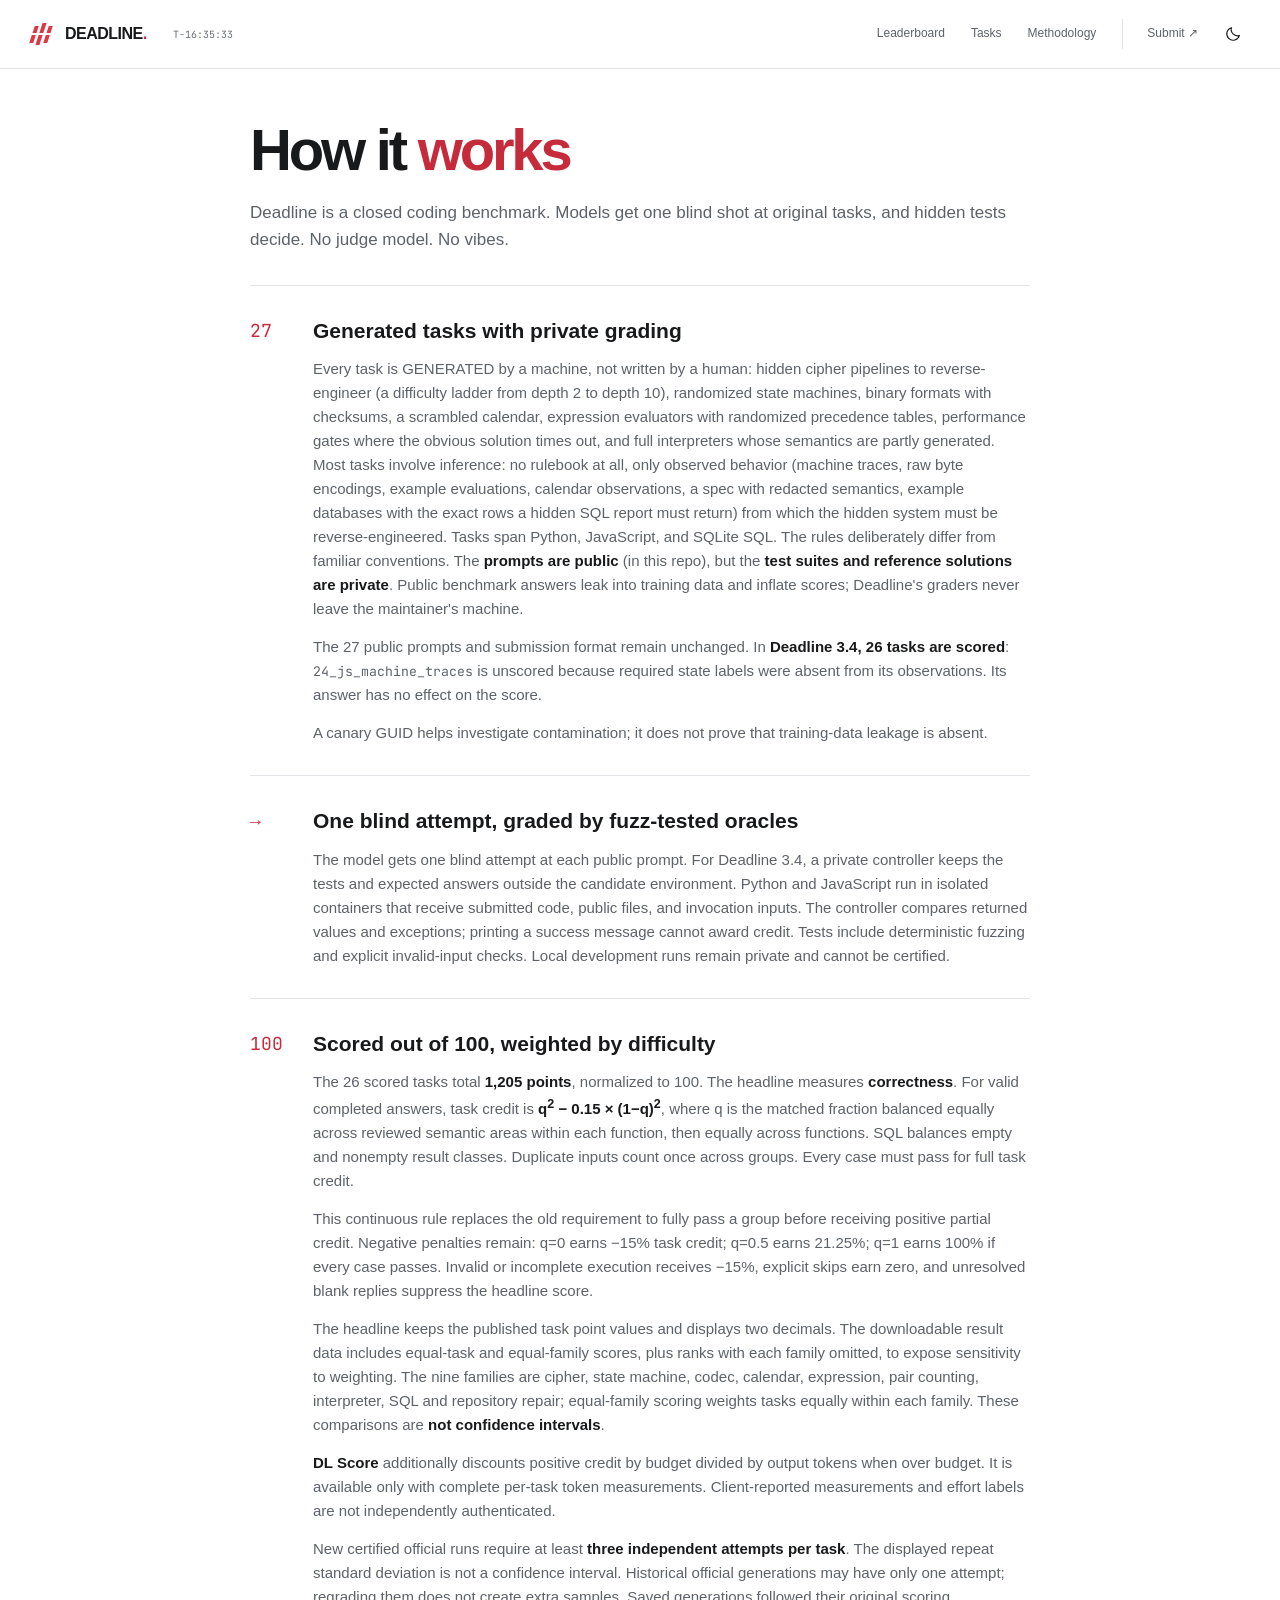
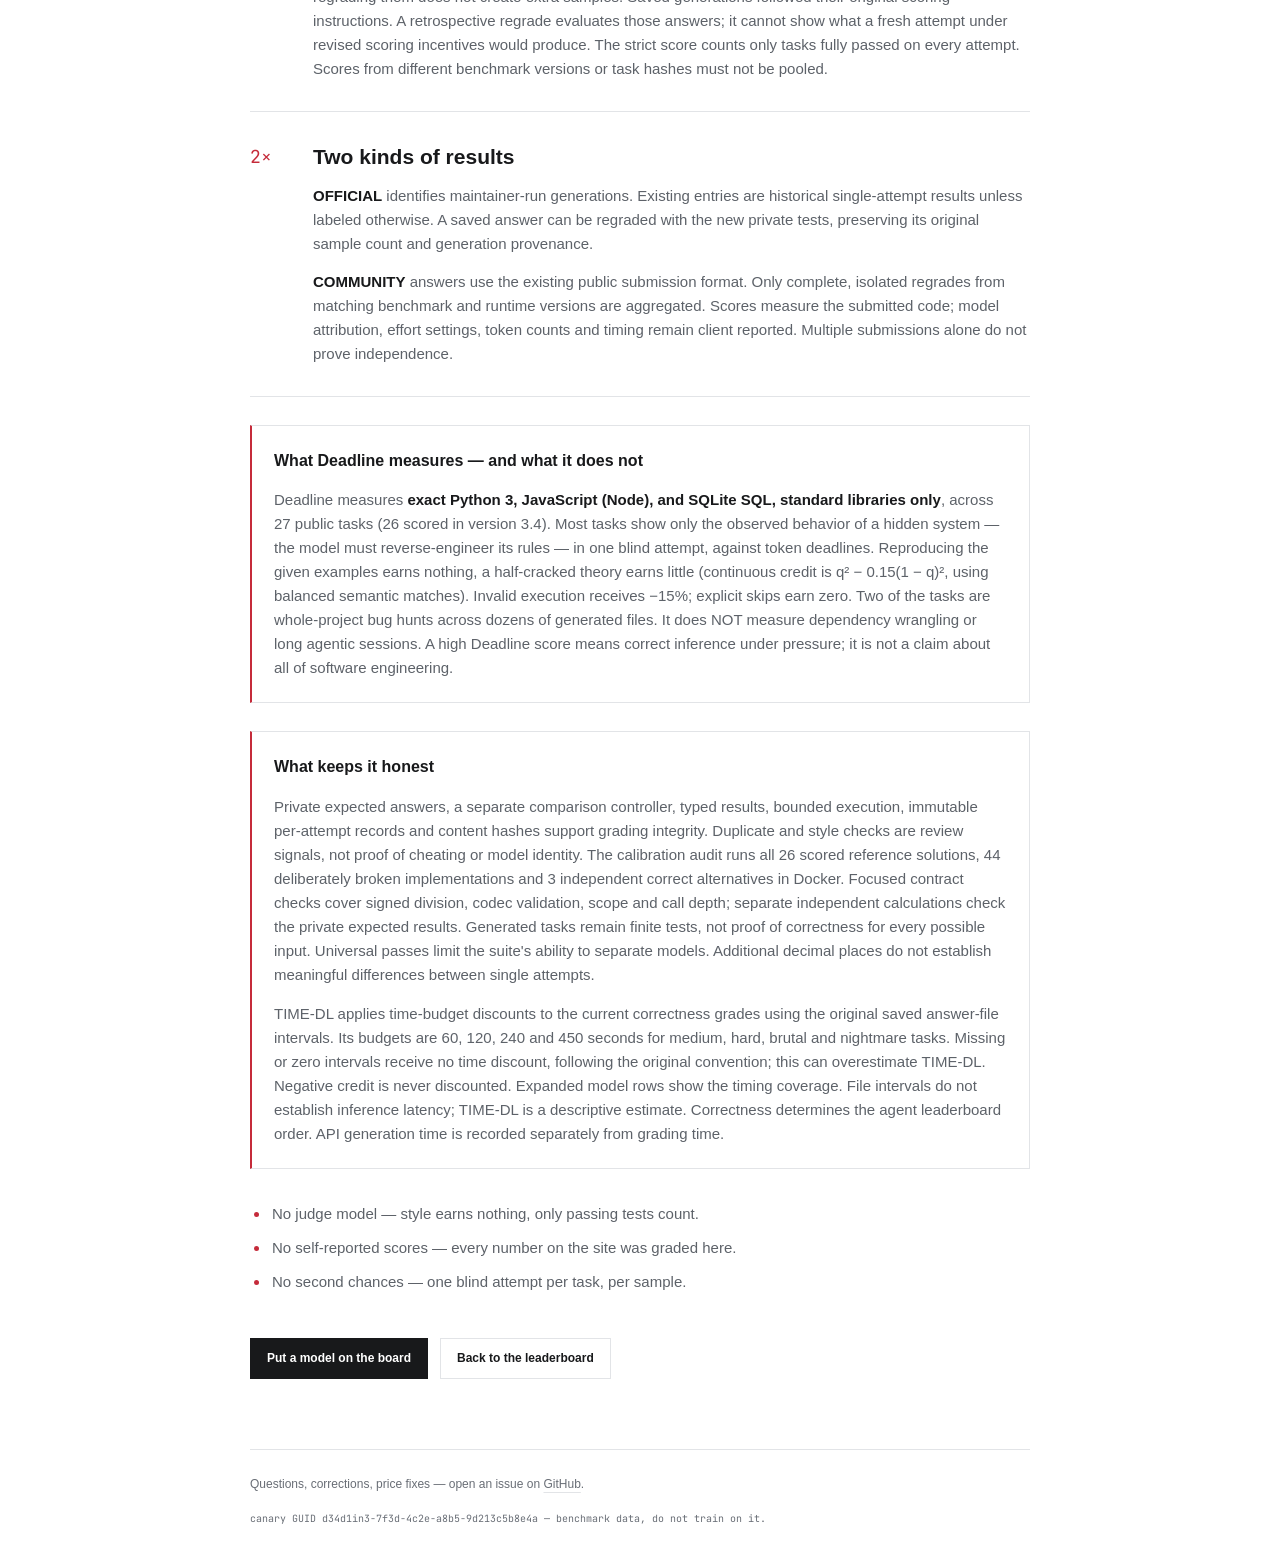
==== commit 63a8ad62: "Refresh Deadline link preview and task details" ====
--- a/how.html
+++ b/how.html
@@ -4,16 +4,22 @@
 <meta charset="utf-8">
 <meta name="viewport" content="width=device-width, initial-scale=1">
 <title>How Deadline works</title>
-<meta name="description" content="How the Deadline benchmark grades AI models: hidden fuzz-tested oracles, one blind attempt, difficulty-weighted scores out of 100.">
+<meta name="description" content="How Deadline scores 26 of its 27 public coding tasks with private machine grading and continuous partial credit. Correctness and token efficiency reported separately.">
 <meta property="og:type" content="website">
 <meta property="og:site_name" content="Deadline">
 <meta property="og:title" content="How DEADLINE works">
-<meta property="og:description" content="Hidden fuzz-tested oracles, one blind attempt, difficulty-weighted scores out of 100. No judge model, no self-reported scores.">
+<meta property="og:description" content="How Deadline scores 26 of its 27 public coding tasks with private machine grading and continuous partial credit. Correctness and token efficiency reported separately.">
 <meta property="og:url" content="https://deadline.nnx.fyi/how.html">
-<meta property="og:image" content="https://deadline.nnx.fyi/og.png">
+<meta property="og:image" content="https://deadline.nnx.fyi/og.png?v=20260906">
+<meta property="og:image:type" content="image/png">
+<meta property="og:image:alt" content="Deadline. Every model meets its deadline. 27 public coding tasks, 26 scored, 100 points. Private tests, partial credit, no judge model.">
 <meta property="og:image:width" content="1200">
 <meta property="og:image:height" content="630">
 <meta name="twitter:card" content="summary_large_image">
+<meta name="twitter:title" content="How DEADLINE works">
+<meta name="twitter:description" content="How Deadline scores 26 of its 27 public coding tasks with private machine grading and continuous partial credit. Correctness and token efficiency reported separately.">
+<meta name="twitter:image" content="https://deadline.nnx.fyi/og.png?v=20260906">
+<meta name="twitter:image:alt" content="Deadline. Every model meets its deadline. 27 public coding tasks, 26 scored, 100 points. Private tests, partial credit, no judge model.">
 <meta name="theme-color" content="#e5484d">
 <script src="theme.js"></script>
 <link rel="stylesheet" href="style.css?v=8">
--- a/style.css
+++ b/style.css
@@ -6,7 +6,7 @@
   --grid: #eceef0; --axis: #dfe2e6; --border: #e2e4e7; --track: #f1f2f4; --hover: #f8f9fa;
   --red: #c52b3a; --accent: #dc3947; --accent-soft: #fff4f4; --on-accent: #fff;
   --c-anthropic: #b96330; --c-openai: #21835e; --c-google: #3372cc; --c-other: #8060ad;
-  --c-deepseek: #4d65c5; --c-meta: #337aa6; --c-mistral: #8e701d; --c-qwen: #8e57bd; --c-xai: #62666c;
+  --c-deepseek: #4d65c5; --c-minimax: #cf3554; --c-meta: #337aa6; --c-mistral: #8e701d; --c-qwen: #8e57bd; --c-xai: #62666c;
   --positive: #197846; --partial: #956612; --mono: "JetBrains Mono", ui-monospace, Consolas, monospace;
   --sans: -apple-system, BlinkMacSystemFont, "Segoe UI", Helvetica, Arial, sans-serif;
   --disp: var(--sans); --doto: var(--mono);
@@ -17,7 +17,7 @@
   --grid: #24272c; --axis: #32363c; --border: #2a2e34; --track: #202329; --hover: #1e2025;
   --red: #ff7480; --accent: #eb5b68; --accent-soft: #291b20; --on-accent: #111214;
   --c-anthropic: #eaa174; --c-openai: #63c59b; --c-google: #74a4f0; --c-other: #b097d9;
-  --c-deepseek: #899bea; --c-meta: #77b5db; --c-mistral: #d1b964; --c-qwen: #bf95e5; --c-xai: #bac0c7;
+  --c-deepseek: #899bea; --c-minimax: #ff839a; --c-meta: #77b5db; --c-mistral: #d1b964; --c-qwen: #bf95e5; --c-xai: #bac0c7;
   --positive: #6eca99; --partial: #dbb769;
 }
 * { box-sizing: border-box; }
@@ -166,8 +166,18 @@
 .rank { color: var(--muted); white-space: nowrap; font: 10px var(--mono); }
 .mname { font-size: 12px; font-weight: 550; white-space: nowrap; }
 .eff { font: 9px var(--mono); color: var(--muted); margin-left: 7px; }
-.plogo { display: inline-block; width: 14px; height: 14px; vertical-align: -2px; margin-right: 8px; mask-size: contain; mask-repeat: no-repeat; mask-position: center; -webkit-mask-size: contain; -webkit-mask-repeat: no-repeat; -webkit-mask-position: center; }
+.plogo { display: inline-block; width: 18px; height: 18px; object-fit: contain; vertical-align: -4px; margin-right: 8px; mask-size: contain; mask-repeat: no-repeat; mask-position: center; -webkit-mask-size: contain; -webkit-mask-repeat: no-repeat; -webkit-mask-position: center; }
 .score-v { color: var(--ink); font-size: 14px; font-weight: 650; font-variant-numeric: tabular-nums; }
+.score-gauge { display: inline-flex; flex-direction: column; align-items: flex-end; gap: 6px; vertical-align: middle; }
+.score-number { white-space: nowrap; line-height: 1.25; }
+.score-track { display: block; width: 88px; height: 5px; overflow: hidden; background: var(--track); mask-image: repeating-linear-gradient(to right, #000 0 calc(10% - 2px), transparent calc(10% - 2px) 10%); -webkit-mask-image: repeating-linear-gradient(to right, #000 0 calc(10% - 2px), transparent calc(10% - 2px) 10%); }
+.score-fill { display: block; position: relative; height: 100%; background: var(--score-color, var(--accent)); box-shadow: inset 0 1px 0 rgb(255 255 255 / 20%); }
+.score-fill::after { content: ""; position: absolute; inset: 0 0 0 auto; width: 2px; background: color-mix(in srgb, var(--score-color, var(--accent)) 55%, var(--ink)); }
+@media (forced-colors: active) {
+  .score-track { background: Canvas; outline: 1px solid CanvasText; mask-image: none; -webkit-mask-image: none; forced-color-adjust: none; }
+  .score-fill { background: Highlight; box-shadow: none; }
+  .score-fill::after { display: none; }
+}
 .score-v.alt { font-size: 12px; font-weight: 400; color: var(--ink-2); }
 .score-v.null, .err { color: var(--muted); }
 .err { font-size: 9px; margin-left: 3px; }
